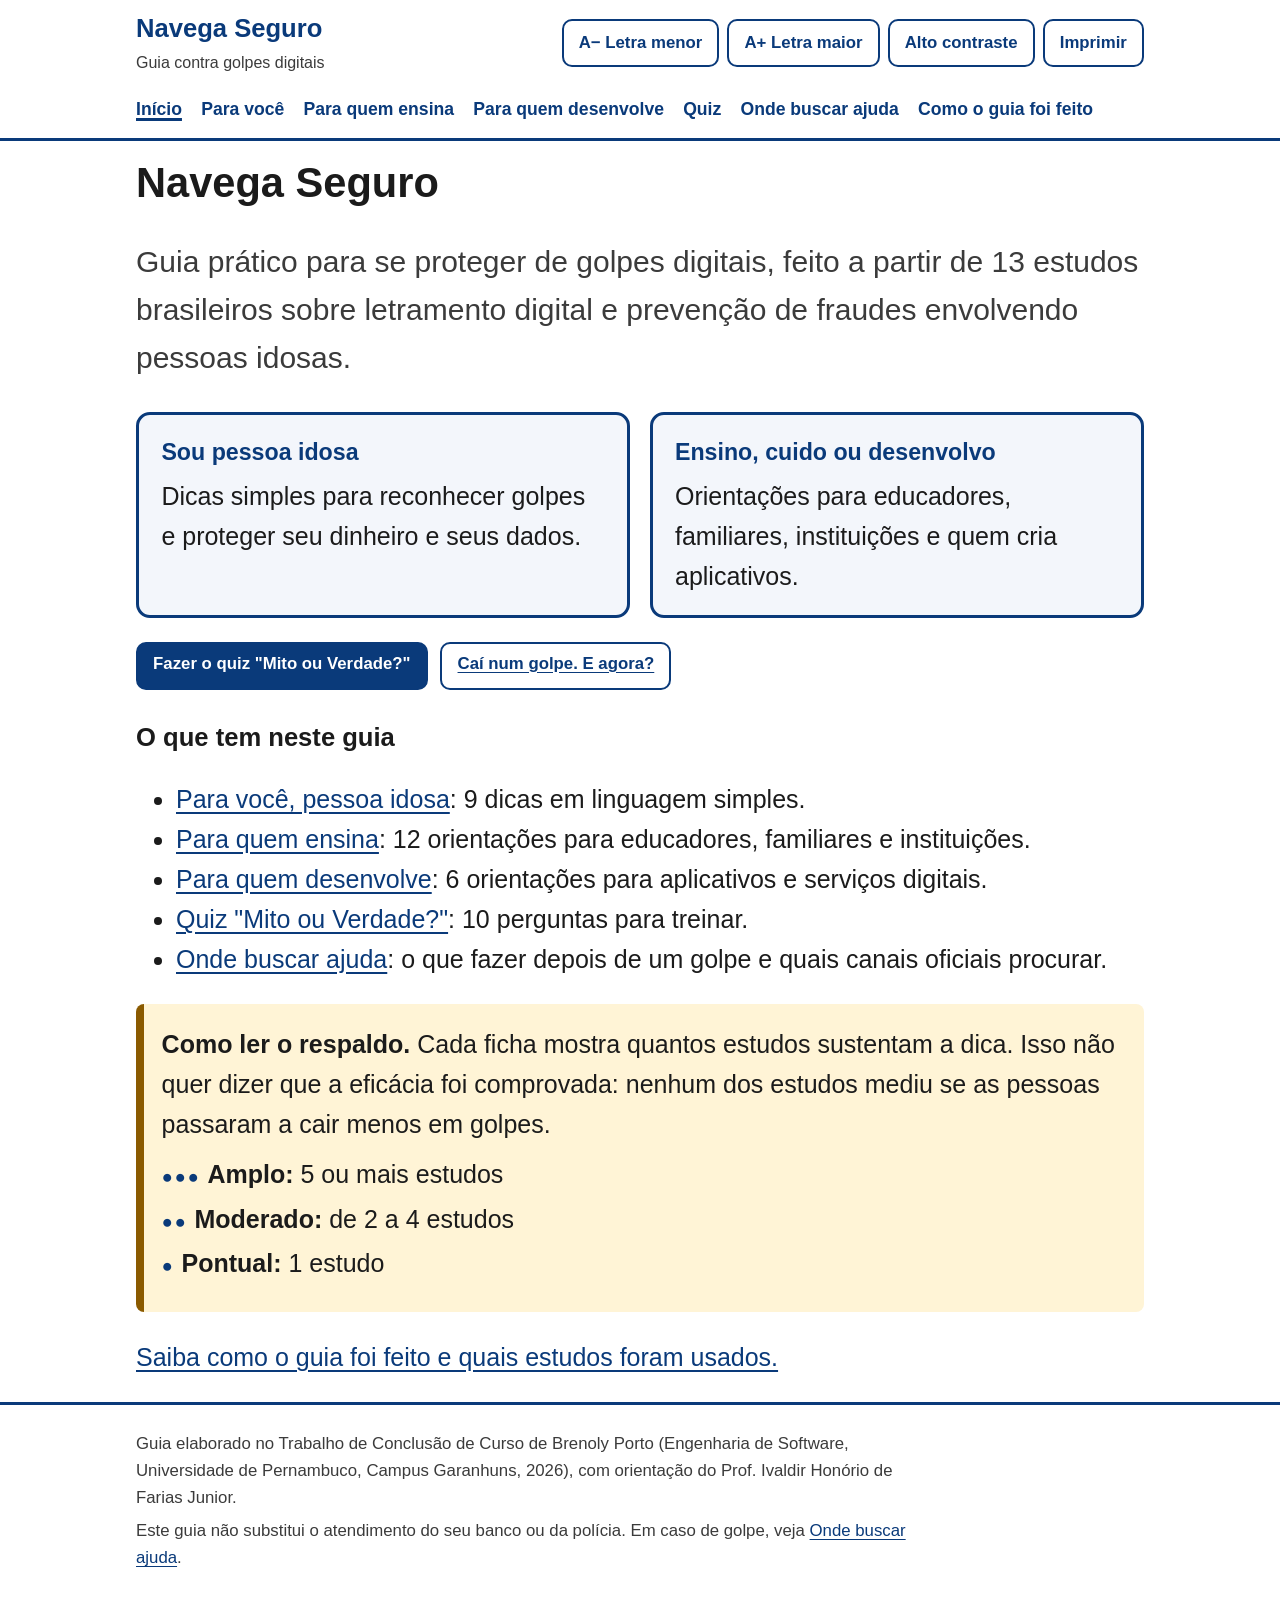
==== index.html @ afe8c487 "Publica o site do guia Navega Seguro Co-Authored-By: Claude Opus 5.5 <noreply@anthropic.com> Claude-" ====
<!doctype html>
<html lang="pt-BR">
<head>
<meta charset="utf-8">
<meta name="viewport" content="width=device-width, initial-scale=1">
<title>Início | Navega Seguro</title>
<meta name="description" content="Guia prático de prevenção a golpes digitais para pessoas idosas, familiares, educadores e desenvolvedores.">
<link rel="icon" href="data:image/svg+xml,%3Csvg xmlns='http://www.w3.org/2000/svg' viewBox='0 0 64 64'%3E%3Cpath d='M32 4 8 13v17c0 15 10 26 24 30 14-4 24-15 24-30V13z' fill='%230a3a7a'/%3E%3Cpath d='m21 32 8 8 15-16' stroke='%23fff' stroke-width='6' fill='none' stroke-linecap='round' stroke-linejoin='round'/%3E%3C/svg%3E">
<link rel="stylesheet" href="assets/css/style.css">
<script src="assets/js/main.js"></script>
</head>
<body>
<a class="pular" href="#conteudo">Pular para o conteúdo</a>
<header class="topo">
  <div class="contem">
    <div class="topo-linha">
      <a class="marca" href="index.html"><strong>Navega Seguro</strong><span>Guia contra golpes digitais</span></a>
      <div class="ferramentas" role="group" aria-label="Ajustes de leitura">
        <button type="button" id="letra-menor">A− Letra menor</button>
        <button type="button" id="letra-maior">A+ Letra maior</button>
        <button type="button" id="contraste" aria-pressed="false">Alto contraste</button>
        <button type="button" id="imprimir">Imprimir</button>
      </div>
    </div>
    <nav class="menu" aria-label="Menu principal"><ul><li><a href="index.html" aria-current="page">Início</a></li><li><a href="pessoa-idosa.html">Para você</a></li><li><a href="quem-ensina.html">Para quem ensina</a></li><li><a href="desenvolvedores.html">Para quem desenvolve</a></li><li><a href="quiz.html">Quiz</a></li><li><a href="ajuda.html">Onde buscar ajuda</a></li><li><a href="como-foi-feito.html">Como o guia foi feito</a></li></ul></nav>
  </div>
  <p class="sr" id="aviso-ferramentas" aria-live="polite"></p>
</header>
<main id="conteudo" class="contem">

<h1>Navega Seguro</h1>
<p class="lead">Guia prático para se proteger de golpes digitais, feito a partir de 13 estudos brasileiros sobre letramento digital e prevenção de fraudes envolvendo pessoas idosas.</p>
<div class="caminhos">
  <a class="caminho" href="pessoa-idosa.html"><strong>Sou pessoa idosa</strong>Dicas simples para reconhecer golpes e proteger seu dinheiro e seus dados.</a>
  <a class="caminho" href="quem-ensina.html"><strong>Ensino, cuido ou desenvolvo</strong>Orientações para educadores, familiares, instituições e quem cria aplicativos.</a>
</div>
<div class="atalhos">
  <a class="botao cheio" href="quiz.html">Fazer o quiz "Mito ou Verdade?"</a>
  <a class="botao" href="ajuda.html">Caí num golpe. E agora?</a>
</div>
<h2>O que tem neste guia</h2>
<ul>
<li><a href="pessoa-idosa.html">Para você, pessoa idosa</a>: 9 dicas em linguagem simples.</li>
<li><a href="quem-ensina.html">Para quem ensina</a>: 12 orientações para educadores, familiares e instituições.</li>
<li><a href="desenvolvedores.html">Para quem desenvolve</a>: 6 orientações para aplicativos e serviços digitais.</li>
<li><a href="quiz.html">Quiz "Mito ou Verdade?"</a>: 10 perguntas para treinar.</li>
<li><a href="ajuda.html">Onde buscar ajuda</a>: o que fazer depois de um golpe e quais canais oficiais procurar.</li>
</ul>
<div class="aviso"><p><strong>Como ler o respaldo.</strong> Cada ficha mostra quantos estudos sustentam a dica. Isso não quer dizer que a eficácia foi comprovada: nenhum dos estudos mediu se as pessoas passaram a cair menos em golpes.</p><ul class="legenda">
<li><span class="pontos" aria-hidden="true">●●●</span> <strong>Amplo:</strong> 5 ou mais estudos</li>
<li><span class="pontos" aria-hidden="true">●●</span> <strong>Moderado:</strong> de 2 a 4 estudos</li>
<li><span class="pontos" aria-hidden="true">●</span> <strong>Pontual:</strong> 1 estudo</li>
</ul></div>
<p><a href="como-foi-feito.html">Saiba como o guia foi feito e quais estudos foram usados.</a></p>

</main>
<footer class="rodape">
  <div class="contem">
    <p>Guia elaborado no Trabalho de Conclusão de Curso de Brenoly Porto (Engenharia de Software, Universidade de Pernambuco, Campus Garanhuns, 2026), com orientação do Prof. Ivaldir Honório de Farias Junior.</p>
    <p>Este guia não substitui o atendimento do seu banco ou da polícia. Em caso de golpe, veja <a href="ajuda.html">Onde buscar ajuda</a>.</p>
  </div>
</footer>

</body>
</html>
---- assets/css/style.css ----
/* Navega Seguro — estilos
   Texto padrão de 25px (acima de 18 pt), contraste mínimo de 7:1 (AAA). */

:root {
  --escala: 100%;
  --bg: #ffffff;
  --texto: #1b1b1b;
  --suave: #3b3b3b;
  --primaria: #0a3a7a;
  --primaria-texto: #ffffff;
  --cartao: #f3f6fb;
  --borda: #4a5568;
  --destaque: #e6eefa;
  --mito: #8a1c1c;
  --verdade: #11552a;
  --foco: #b35900;
  --aviso-bg: #fff4d6;
  --aviso-borda: #8a5a00;
  --raio: 14px;
}

:root[data-tema="contraste"] {
  --bg: #000000;
  --texto: #ffffff;
  --suave: #ffffff;
  --primaria: #ffe14d;
  --primaria-texto: #000000;
  --cartao: #000000;
  --borda: #ffffff;
  --destaque: #1a1a1a;
  --mito: #ffb3b3;
  --verdade: #a6f0b8;
  --foco: #4dd2ff;
  --aviso-bg: #000000;
  --aviso-borda: #ffe14d;
}

* { box-sizing: border-box; }

html { font-size: var(--escala); }

body {
  margin: 0;
  background: var(--bg);
  color: var(--texto);
  font-family: "Segoe UI", Roboto, "Helvetica Neue", Arial, sans-serif;
  font-size: 1.5625rem;
  line-height: 1.6;
  overflow-wrap: anywhere;
}

a { color: var(--primaria); text-underline-offset: 0.15em; }
:root[data-tema="contraste"] a { color: var(--primaria); }

:focus-visible { outline: 4px solid var(--foco); outline-offset: 3px; }

.pular {
  position: absolute; left: -9999px; top: 0;
  background: var(--primaria); color: var(--primaria-texto);
  padding: 0.5em 1em; z-index: 10;
}
.pular:focus { left: 1rem; }

.contem { max-width: 1040px; margin: 0 auto; padding: 0 16px; }

/* Cabeçalho */
.topo { border-bottom: 3px solid var(--primaria); background: var(--bg); }
.topo-linha {
  display: flex; flex-wrap: wrap; align-items: center;
  justify-content: space-between; gap: 0.6rem; padding: 0.8rem 0;
}
.marca { text-decoration: none; color: var(--texto); line-height: 1.2; }
.marca strong { display: block; font-size: 1.6rem; color: var(--primaria); }
.marca span { font-size: 1rem; color: var(--suave); }

.ferramentas { display: flex; flex-wrap: wrap; gap: 0.5rem; }
.ferramentas button, .botao {
  font: inherit; font-size: 1.05rem; font-weight: 600;
  min-height: 48px; padding: 0.4em 0.9em;
  border: 2px solid var(--primaria); border-radius: 10px;
  background: var(--bg); color: var(--primaria); cursor: pointer;
}
.ferramentas button[aria-pressed="true"] { background: var(--primaria); color: var(--primaria-texto); }
.botao.cheio { background: var(--primaria); color: var(--primaria-texto); text-decoration: none; display: inline-block; }

.menu ul {
  list-style: none; margin: 0; padding: 0 0 0.6rem;
  display: flex; flex-wrap: wrap; gap: 0.3rem 1.2rem;
}
.menu a { font-size: 1.1rem; font-weight: 600; text-decoration: none; padding: 0.3em 0; display: inline-block; }
.menu a:hover, .menu a[aria-current="page"] { text-decoration: underline; text-decoration-thickness: 3px; }

/* Conteúdo */
main { padding: 1.5rem 0 3rem; }
h1 { font-size: clamp(1.9rem, 5vw, 2.6rem); line-height: 1.2; margin: 0.4em 0; }
h2 { font-size: 1.6rem; line-height: 1.25; margin: 1.2em 0 0.4em; }
h3 { font-size: 1.25rem; margin: 1em 0 0.3em; }
.lead { font-size: 1.2em; color: var(--suave); max-width: 40em; }
p, li { max-width: 46em; }

.caminhos { display: grid; grid-template-columns: repeat(auto-fit, minmax(280px, 1fr)); gap: 1.2rem; margin: 1.5rem 0; }
.caminho {
  display: block; text-decoration: none; color: var(--texto);
  border: 3px solid var(--primaria); border-radius: var(--raio);
  padding: 1.2rem 1.4rem; background: var(--cartao);
}
.caminho strong { display: block; font-size: 1.45rem; color: var(--primaria); margin-bottom: 0.2em; }
.caminho:hover { background: var(--destaque); }

.atalhos { display: flex; flex-wrap: wrap; gap: 0.8rem; margin: 1rem 0 2rem; }

.aviso {
  border-left: 8px solid var(--aviso-borda); background: var(--aviso-bg);
  padding: 0.8rem 1.1rem; border-radius: 8px; margin: 1.2rem 0;
}
.aviso p { margin: 0.3em 0; }

/* Fichas */
.fichas { display: grid; gap: 1.3rem; margin-top: 1.2rem; }
.ficha {
  border: 2px solid var(--borda); border-radius: var(--raio);
  background: var(--cartao); padding: 1.1rem 1.4rem;
  break-inside: avoid;
}
.ficha h2 { margin-top: 0.1em; }
.ficha .num {
  display: inline-block; font-size: 0.95rem; font-weight: 700;
  background: var(--primaria); color: var(--primaria-texto);
  border-radius: 999px; padding: 0.1em 0.8em;
}
.ficha ul { padding-left: 1.3em; }
.ficha li { margin: 0.25em 0; }
.campo { margin: 0.5em 0; }
.campo-rotulo { font-weight: 700; }
.respaldo { display: flex; flex-wrap: wrap; align-items: center; gap: 0.4rem 0.8rem; margin-top: 0.8rem; font-size: 1.05rem; }
.pontos { letter-spacing: 0.1em; color: var(--primaria); font-size: 1.15rem; }
.selo { border: 2px solid var(--primaria); border-radius: 999px; padding: 0 0.6em; font-weight: 600; color: var(--primaria); }
details { margin-top: 0.6rem; font-size: 1.05rem; }
summary { cursor: pointer; font-weight: 700; color: var(--primaria); min-height: 44px; display: flex; align-items: center; }
details ul { margin: 0.3em 0; }
.codigos { color: var(--suave); }

.legenda { display: grid; gap: 0.3rem; margin: 0.6rem 0 1rem; padding: 0; list-style: none; }

/* Quiz */
.quiz { border: 3px solid var(--primaria); border-radius: var(--raio); padding: 1.3rem 1.4rem; background: var(--cartao); max-width: 46em; }
.quiz-progresso { font-size: 1.05rem; color: var(--suave); margin: 0; }
.quiz-afirmacao { font-size: 1.45rem; font-weight: 700; margin: 0.6em 0 1em; }
.quiz-opcoes { display: flex; flex-wrap: wrap; gap: 1rem; }
.quiz-opcoes button {
  font: inherit; font-size: 1.35rem; font-weight: 700; flex: 1 1 180px; min-height: 64px;
  border-radius: 12px; border: 3px solid currentColor; background: var(--bg); cursor: pointer;
}
.quiz-opcoes .b-mito { color: var(--mito); }
.quiz-opcoes .b-verdade { color: var(--verdade); }
.quiz-opcoes button:disabled { cursor: default; opacity: 1; }
.quiz-opcoes button.escolhida { outline: 4px solid var(--texto); outline-offset: 3px; }
.quiz-retorno { margin-top: 1.1rem; }
.quiz-retorno .veredito { font-weight: 800; font-size: 1.3rem; }
.certo { color: var(--verdade); }
.errado { color: var(--mito); }
.quiz-fonte { font-size: 1.05rem; color: var(--suave); }

/* Rodapé */
.rodape { border-top: 3px solid var(--primaria); padding: 1.2rem 0 2rem; font-size: 1.05rem; color: var(--suave); }
.rodape p { margin: 0.4em 0; }

/* Telas pequenas */
@media (max-width: 600px) {
  .ferramentas button { font-size: 0.95rem; padding: 0.3em 0.6em; }
  .ficha, .quiz { padding: 1rem; }
}

/* Impressão */
@media print {
  :root { --bg: #fff; --texto: #000; --suave: #222; --primaria: #000; --primaria-texto: #fff; --cartao: #fff; --borda: #000; }
  html { font-size: 100%; }
  body { font-size: 13pt; }
  .topo .ferramentas, .menu, .pular, .atalhos, .caminhos, .nao-imprimir { display: none !important; }
  .rodape { border-top: 1px solid #000; }
  a { color: #000; text-decoration: none; }
  a[href^="http"]::after { content: " (" attr(href) ")"; font-size: 0.85em; }
  details > *:not(summary) { display: block; }
  summary { display: none; }
  .ficha { border: 1px solid #000; margin-bottom: 0.6cm; }
  .ficha .num, .selo { background: none; color: #000; border: 1px solid #000; }
  .pontos { color: #000; }
}

.fonte-linha { font-size: 0.85em; color: var(--suave); }
.ajuda h2 { border-bottom: 2px solid var(--primaria); padding-bottom: 0.2em; }
.ajuda ol > li, .ajuda ul > li { margin: 0.6em 0; }
.referencias li { font-size: 1.05rem; margin: 0.5em 0; }
.sr { position: absolute; width: 1px; height: 1px; overflow: hidden; clip: rect(0 0 0 0); white-space: nowrap; }
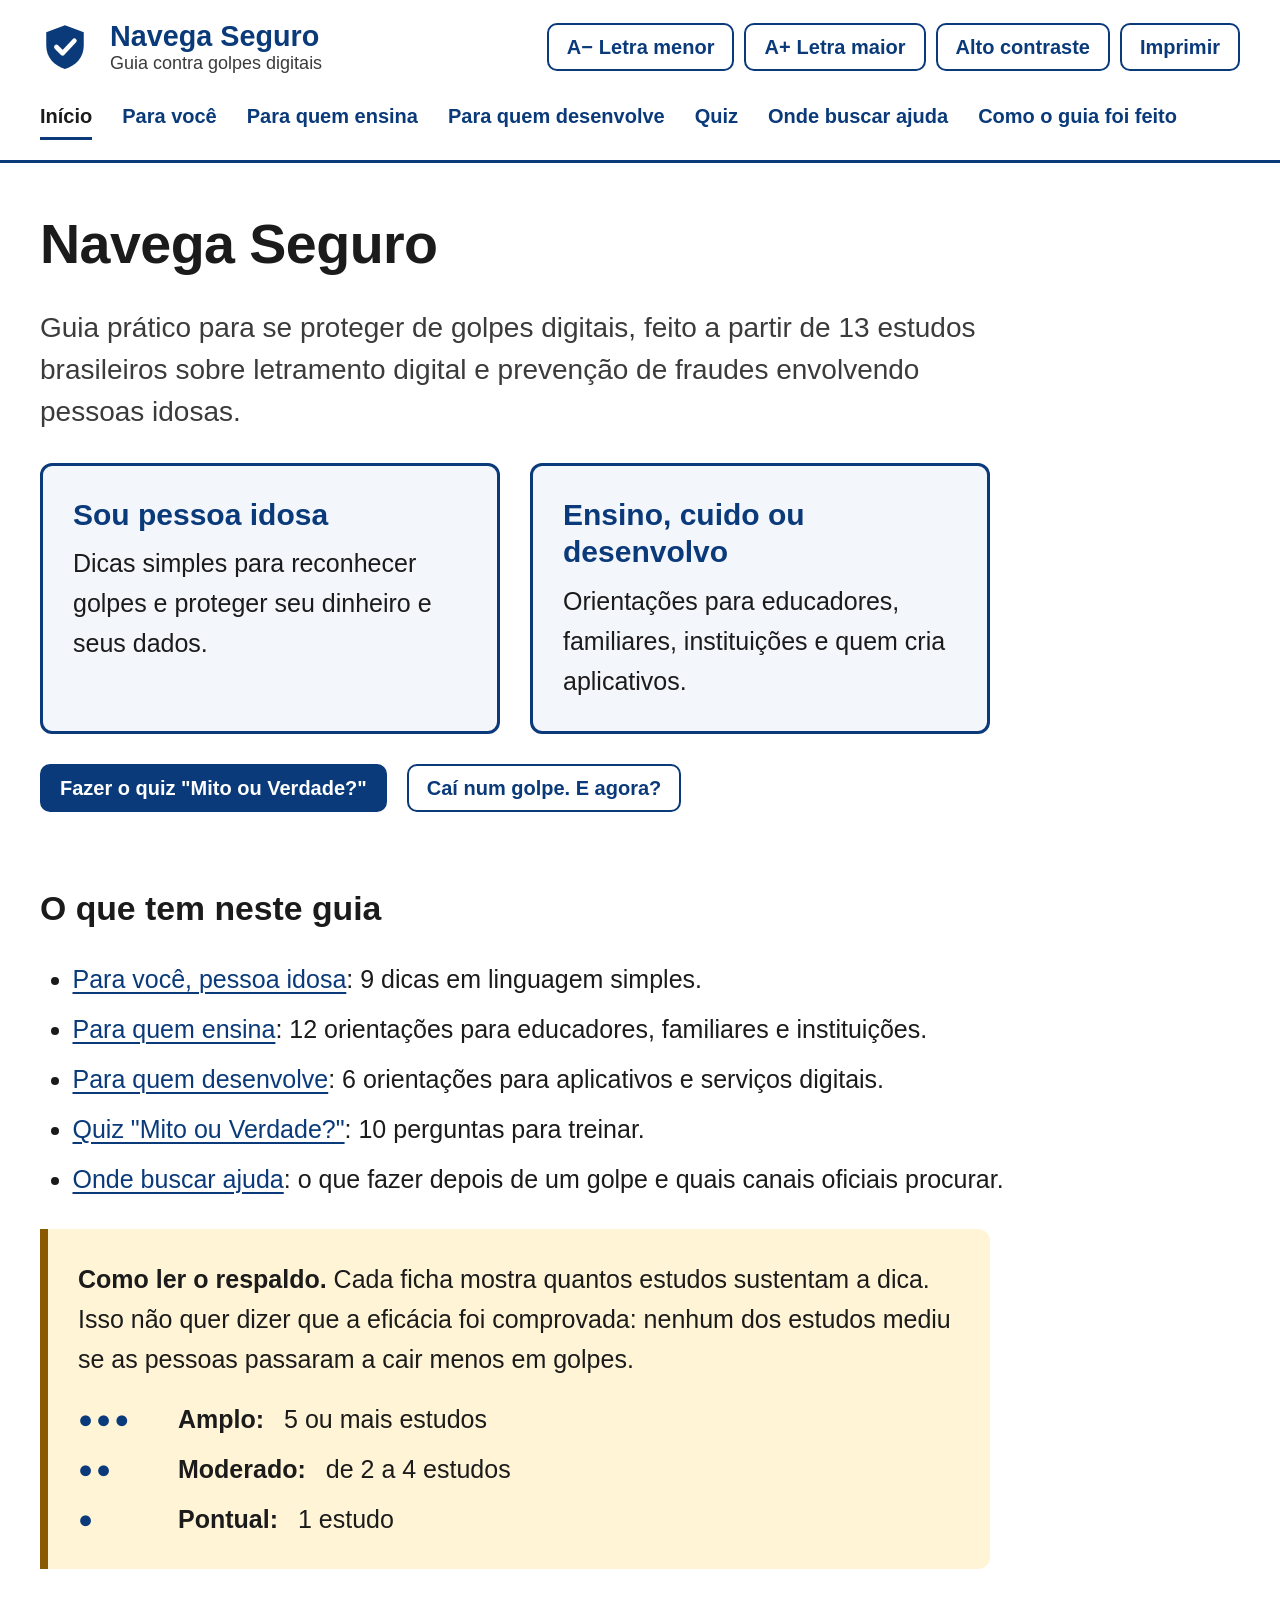
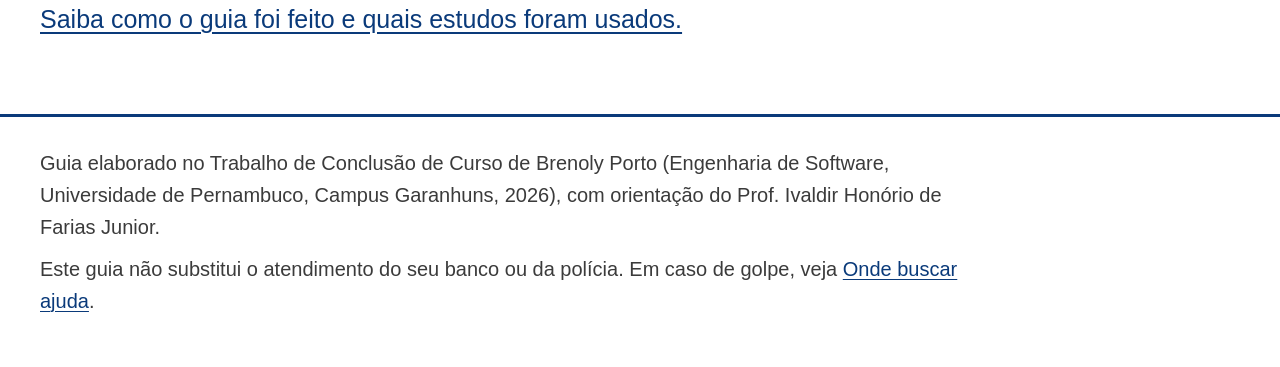
==== commit e9488fbb: "Refina espaçamentos, tipografia e cabeçalho do site - Escala tipográfica e espaçamentos em rem (cres" ====
--- a/index.html
+++ b/index.html
@@ -14,11 +14,11 @@
 <header class="topo">
   <div class="contem">
     <div class="topo-linha">
-      <a class="marca" href="index.html"><strong>Navega Seguro</strong><span>Guia contra golpes digitais</span></a>
+      <a class="marca" href="index.html"><svg class="escudo" viewBox="0 0 64 64" aria-hidden="true" focusable="false"><path d="M32 4 8 13v17c0 15 10 26 24 30 14-4 24-15 24-30V13z"/><path class="visto" d="m21 32 8 8 15-16"/></svg><span class="marca-texto"><strong>Navega Seguro</strong><span>Guia contra golpes digitais</span></span></a>
       <div class="ferramentas" role="group" aria-label="Ajustes de leitura">
-        <button type="button" id="letra-menor">A− Letra menor</button>
-        <button type="button" id="letra-maior">A+ Letra maior</button>
-        <button type="button" id="contraste" aria-pressed="false">Alto contraste</button>
+        <button type="button" id="letra-menor" aria-label="Diminuir a letra">A−<span class="longo">Letra menor</span></button>
+        <button type="button" id="letra-maior" aria-label="Aumentar a letra">A+<span class="longo">Letra maior</span></button>
+        <button type="button" id="contraste" aria-pressed="false"><span class="longo">Alto contraste</span><span class="curto">Contraste</span></button>
         <button type="button" id="imprimir">Imprimir</button>
       </div>
     </div>
--- a/assets/css/style.css
+++ b/assets/css/style.css
@@ -1,14 +1,17 @@
 /* Navega Seguro — estilos
-   Texto padrão de 25px (acima de 18 pt), contraste mínimo de 7:1 (AAA). */
+   1rem = 25px no tamanho padrão (acima de 18 pt). Contraste mínimo de 7:1 (AAA).
+   Escala tipográfica e espaçamentos definidos em rem, para crescer junto com o ajuste de letra. */
 
 :root {
   --escala: 100%;
+
   --bg: #ffffff;
   --texto: #1b1b1b;
   --suave: #3b3b3b;
   --primaria: #0a3a7a;
   --primaria-texto: #ffffff;
   --cartao: #f3f6fb;
+  --linha: #c9d3e3;
   --borda: #4a5568;
   --destaque: #e6eefa;
   --mito: #8a1c1c;
@@ -16,7 +19,15 @@
   --foco: #b35900;
   --aviso-bg: #fff4d6;
   --aviso-borda: #8a5a00;
-  --raio: 14px;
+
+  --e1: 0.4rem;
+  --e2: 0.8rem;
+  --e3: 1.2rem;
+  --e4: 2rem;
+  --e5: 3rem;
+
+  --raio: 12px;
+  --coluna: 38rem;
 }
 
 :root[data-tema="contraste"] {
@@ -26,6 +37,7 @@
   --primaria: #ffe14d;
   --primaria-texto: #000000;
   --cartao: #000000;
+  --linha: #ffffff;
   --borda: #ffffff;
   --destaque: #1a1a1a;
   --mito: #ffb3b3;
@@ -35,160 +47,228 @@
   --aviso-borda: #ffe14d;
 }
 
-* { box-sizing: border-box; }
-
-html { font-size: var(--escala); }
+*, *::before, *::after { box-sizing: border-box; }
+
+html { font-size: calc(var(--escala) * 1.5625); }
 
 body {
   margin: 0;
   background: var(--bg);
   color: var(--texto);
   font-family: "Segoe UI", Roboto, "Helvetica Neue", Arial, sans-serif;
-  font-size: 1.5625rem;
+  font-size: 1rem;
   line-height: 1.6;
   overflow-wrap: anywhere;
 }
 
-a { color: var(--primaria); text-underline-offset: 0.15em; }
-:root[data-tema="contraste"] a { color: var(--primaria); }
-
-:focus-visible { outline: 4px solid var(--foco); outline-offset: 3px; }
+/* Fluxo vertical: cada bloco define só o espaço acima dele */
+h1, h2, h3, p, ul, ol, figure, details { margin: 0; }
+main > * + *, .ajuda > * + *, .fluxo > * + * { margin-top: var(--e3); }
+main > h2 { margin-top: var(--e5); }
+
+a { color: var(--primaria); text-underline-offset: 0.15em; text-decoration-thickness: 0.06em; }
+a:hover { text-decoration-thickness: 0.12em; }
+:focus-visible { outline: 4px solid var(--foco); outline-offset: 3px; border-radius: 4px; }
 
 .pular {
-  position: absolute; left: -9999px; top: 0;
+  position: absolute; left: -9999px; top: 0; z-index: 10;
   background: var(--primaria); color: var(--primaria-texto);
-  padding: 0.5em 1em; z-index: 10;
-}
-.pular:focus { left: 1rem; }
-
-.contem { max-width: 1040px; margin: 0 auto; padding: 0 16px; }
-
-/* Cabeçalho */
-.topo { border-bottom: 3px solid var(--primaria); background: var(--bg); }
+  padding: var(--e2) var(--e3);
+}
+.pular:focus { left: var(--e2); top: var(--e2); }
+
+.sr { position: absolute; width: 1px; height: 1px; overflow: hidden; clip: rect(0 0 0 0); white-space: nowrap; }
+
+.contem { max-width: calc(48rem + 32px); margin: 0 auto; padding: 0 16px; }
+.caminhos, .fichas, .quiz, .aviso, .atalhos { max-width: var(--coluna); }
+
+h1 { font-size: clamp(1.7rem, 1.2rem + 2vw, 2.3rem); line-height: 1.15; letter-spacing: -0.01em; }
+h2 { font-size: 1.35rem; line-height: 1.25; }
+h3 { font-size: 1.1rem; line-height: 1.3; }
+p, li { max-width: var(--coluna); }
+ul, ol { padding-left: 1.3em; }
+li + li { margin-top: var(--e1); }
+.lead { font-size: 1.12rem; line-height: 1.5; color: var(--suave); }
+
+/* ---------- Cabeçalho ---------- */
+.topo { border-bottom: 3px solid var(--primaria); }
 .topo-linha {
-  display: flex; flex-wrap: wrap; align-items: center;
-  justify-content: space-between; gap: 0.6rem; padding: 0.8rem 0;
-}
-.marca { text-decoration: none; color: var(--texto); line-height: 1.2; }
-.marca strong { display: block; font-size: 1.6rem; color: var(--primaria); }
-.marca span { font-size: 1rem; color: var(--suave); }
-
-.ferramentas { display: flex; flex-wrap: wrap; gap: 0.5rem; }
+  display: flex; flex-wrap: wrap; align-items: center; justify-content: space-between;
+  gap: var(--e2) var(--e3); padding: var(--e2) 0;
+}
+.marca { display: flex; align-items: center; gap: var(--e2); text-decoration: none; color: var(--texto); }
+.escudo { width: 2rem; height: 2rem; flex: none; }
+.escudo path { fill: var(--primaria); }
+.escudo .visto { fill: none; stroke: var(--primaria-texto); stroke-width: 6; stroke-linecap: round; stroke-linejoin: round; }
+.marca-texto { display: flex; flex-direction: column; line-height: 1.15; }
+.marca-texto strong { font-size: 1.15rem; color: var(--primaria); }
+.marca-texto span { font-size: 0.72rem; color: var(--suave); }
+
+.ferramentas { display: flex; flex-wrap: wrap; gap: var(--e1); }
 .ferramentas button, .botao {
-  font: inherit; font-size: 1.05rem; font-weight: 600;
-  min-height: 48px; padding: 0.4em 0.9em;
+  font: inherit; font-size: 0.8rem; font-weight: 600; line-height: 1.2;
+  min-height: 48px; padding: 0.45em 0.9em;
+  display: inline-flex; align-items: center; justify-content: center; gap: 0.3em;
   border: 2px solid var(--primaria); border-radius: 10px;
-  background: var(--bg); color: var(--primaria); cursor: pointer;
-}
-.ferramentas button[aria-pressed="true"] { background: var(--primaria); color: var(--primaria-texto); }
-.botao.cheio { background: var(--primaria); color: var(--primaria-texto); text-decoration: none; display: inline-block; }
+  background: var(--bg); color: var(--primaria);
+  text-decoration: none; cursor: pointer;
+}
+.ferramentas button:hover, .botao:hover { background: var(--destaque); }
+.ferramentas button[aria-pressed="true"],
+.botao.cheio { background: var(--primaria); color: var(--primaria-texto); }
+.ferramentas button:disabled { opacity: 0.45; cursor: default; }
+.curto { display: none; }
 
 .menu ul {
-  list-style: none; margin: 0; padding: 0 0 0.6rem;
-  display: flex; flex-wrap: wrap; gap: 0.3rem 1.2rem;
-}
-.menu a { font-size: 1.1rem; font-weight: 600; text-decoration: none; padding: 0.3em 0; display: inline-block; }
-.menu a:hover, .menu a[aria-current="page"] { text-decoration: underline; text-decoration-thickness: 3px; }
-
-/* Conteúdo */
-main { padding: 1.5rem 0 3rem; }
-h1 { font-size: clamp(1.9rem, 5vw, 2.6rem); line-height: 1.2; margin: 0.4em 0; }
-h2 { font-size: 1.6rem; line-height: 1.25; margin: 1.2em 0 0.4em; }
-h3 { font-size: 1.25rem; margin: 1em 0 0.3em; }
-.lead { font-size: 1.2em; color: var(--suave); max-width: 40em; }
-p, li { max-width: 46em; }
-
-.caminhos { display: grid; grid-template-columns: repeat(auto-fit, minmax(280px, 1fr)); gap: 1.2rem; margin: 1.5rem 0; }
+  list-style: none; margin: 0; padding: 0 0 var(--e2);
+  display: flex; flex-wrap: wrap; gap: var(--e1) var(--e3);
+}
+.menu li + li { margin-top: 0; }
+.menu a {
+  display: inline-block; padding: 0.25em 0; font-size: 0.8rem; font-weight: 600;
+  text-decoration: none; border-bottom: 3px solid transparent;
+}
+.menu a:hover { border-bottom-color: var(--linha); }
+.menu a[aria-current="page"] { border-bottom-color: var(--primaria); color: var(--texto); }
+
+/* ---------- Conteúdo ---------- */
+main.contem { padding-top: var(--e4); padding-bottom: var(--e5); }
+
+.caminhos { display: grid; grid-template-columns: repeat(auto-fit, minmax(min(15rem, 100%), 1fr)); gap: var(--e3); }
 .caminho {
-  display: block; text-decoration: none; color: var(--texto);
-  border: 3px solid var(--primaria); border-radius: var(--raio);
-  padding: 1.2rem 1.4rem; background: var(--cartao);
-}
-.caminho strong { display: block; font-size: 1.45rem; color: var(--primaria); margin-bottom: 0.2em; }
+  display: flex; flex-direction: column; gap: var(--e1);
+  padding: var(--e3); border: 3px solid var(--primaria); border-radius: var(--raio);
+  background: var(--cartao); color: var(--texto); text-decoration: none;
+}
+.caminho strong { font-size: 1.2rem; line-height: 1.25; color: var(--primaria); }
 .caminho:hover { background: var(--destaque); }
 
-.atalhos { display: flex; flex-wrap: wrap; gap: 0.8rem; margin: 1rem 0 2rem; }
+.atalhos { display: flex; flex-wrap: wrap; gap: var(--e2); }
 
 .aviso {
   border-left: 8px solid var(--aviso-borda); background: var(--aviso-bg);
-  padding: 0.8rem 1.1rem; border-radius: 8px; margin: 1.2rem 0;
-}
-.aviso p { margin: 0.3em 0; }
-
-/* Fichas */
-.fichas { display: grid; gap: 1.3rem; margin-top: 1.2rem; }
+  border-radius: 0 var(--raio) var(--raio) 0; padding: var(--e3);
+}
+.aviso > * + * { margin-top: var(--e2); }
+
+.legenda { list-style: none; padding: 0; }
+.legenda li { display: flex; align-items: baseline; gap: var(--e2); }
+.legenda .pontos { min-width: 3.2em; }
+
+/* ---------- Fichas ---------- */
+.fichas { display: grid; gap: var(--e4); }
 .ficha {
   border: 2px solid var(--borda); border-radius: var(--raio);
-  background: var(--cartao); padding: 1.1rem 1.4rem;
+  background: var(--cartao); padding: var(--e3) var(--e3) var(--e2);
   break-inside: avoid;
 }
-.ficha h2 { margin-top: 0.1em; }
+.ficha-topo { display: flex; flex-direction: column; align-items: flex-start; gap: var(--e1); }
 .ficha .num {
-  display: inline-block; font-size: 0.95rem; font-weight: 700;
+  font-size: 0.72rem; font-weight: 700; letter-spacing: 0.02em;
   background: var(--primaria); color: var(--primaria-texto);
-  border-radius: 999px; padding: 0.1em 0.8em;
-}
-.ficha ul { padding-left: 1.3em; }
-.ficha li { margin: 0.25em 0; }
-.campo { margin: 0.5em 0; }
+  border-radius: 999px; padding: 0.15em 0.75em;
+}
+.ficha-corpo { margin-top: var(--e3); }
+.ficha-corpo > * + * { margin-top: var(--e2); }
+.ficha-corpo .campo-rotulo + ul,
+.ficha-corpo .campo-rotulo + ol { margin-top: var(--e1); }
 .campo-rotulo { font-weight: 700; }
-.respaldo { display: flex; flex-wrap: wrap; align-items: center; gap: 0.4rem 0.8rem; margin-top: 0.8rem; font-size: 1.05rem; }
-.pontos { letter-spacing: 0.1em; color: var(--primaria); font-size: 1.15rem; }
+.ficha-base {
+  margin-top: var(--e3); padding-top: var(--e2);
+  border-top: 1px solid var(--linha); font-size: 0.85rem;
+}
+.ficha-base > * + * { margin-top: var(--e1); }
+.respaldo { display: flex; flex-wrap: wrap; align-items: center; gap: var(--e1) var(--e2); }
+.pontos { color: var(--primaria); letter-spacing: 0.12em; }
 .selo { border: 2px solid var(--primaria); border-radius: 999px; padding: 0 0.6em; font-weight: 600; color: var(--primaria); }
-details { margin-top: 0.6rem; font-size: 1.05rem; }
-summary { cursor: pointer; font-weight: 700; color: var(--primaria); min-height: 44px; display: flex; align-items: center; }
-details ul { margin: 0.3em 0; }
+
+details summary {
+  display: inline-flex; align-items: center; min-height: 44px;
+  font-weight: 700; color: var(--primaria); cursor: pointer;
+}
+details[open] summary { margin-bottom: var(--e1); }
+details ul { margin-top: 0; }
 .codigos { color: var(--suave); }
 
-.legenda { display: grid; gap: 0.3rem; margin: 0.6rem 0 1rem; padding: 0; list-style: none; }
-
-/* Quiz */
-.quiz { border: 3px solid var(--primaria); border-radius: var(--raio); padding: 1.3rem 1.4rem; background: var(--cartao); max-width: 46em; }
-.quiz-progresso { font-size: 1.05rem; color: var(--suave); margin: 0; }
-.quiz-afirmacao { font-size: 1.45rem; font-weight: 700; margin: 0.6em 0 1em; }
-.quiz-opcoes { display: flex; flex-wrap: wrap; gap: 1rem; }
+/* ---------- Quiz ---------- */
+.quiz {
+  border: 3px solid var(--primaria); border-radius: var(--raio);
+  background: var(--cartao); padding: var(--e4) var(--e3);
+}
+.quiz > * + * { margin-top: var(--e3); }
+.quiz-progresso { font-size: 0.85rem; color: var(--suave); }
+.quiz .quiz-afirmacao { margin-top: var(--e1); font-size: 1.35rem; line-height: 1.3; }
+.quiz-opcoes { display: flex; flex-wrap: wrap; gap: var(--e2); }
 .quiz-opcoes button {
-  font: inherit; font-size: 1.35rem; font-weight: 700; flex: 1 1 180px; min-height: 64px;
-  border-radius: 12px; border: 3px solid currentColor; background: var(--bg); cursor: pointer;
+  flex: 1 1 10rem; min-height: 64px;
+  font: inherit; font-size: 1.1rem; font-weight: 700;
+  border: 3px solid currentColor; border-radius: 12px; background: var(--bg); cursor: pointer;
 }
 .quiz-opcoes .b-mito { color: var(--mito); }
 .quiz-opcoes .b-verdade { color: var(--verdade); }
-.quiz-opcoes button:disabled { cursor: default; opacity: 1; }
+.quiz-opcoes button:disabled { cursor: default; }
+.quiz-opcoes button:disabled:not(.escolhida) { opacity: 0.5; }
 .quiz-opcoes button.escolhida { outline: 4px solid var(--texto); outline-offset: 3px; }
-.quiz-retorno { margin-top: 1.1rem; }
-.quiz-retorno .veredito { font-weight: 800; font-size: 1.3rem; }
+.quiz .quiz-retorno:empty { margin: 0; }
+.quiz-retorno > * + * { margin-top: var(--e2); }
+.quiz-retorno .veredito { font-size: 1.15rem; font-weight: 800; }
+.quiz-retorno .botao { margin-top: var(--e3); }
+.quiz-fonte { font-size: 0.85rem; color: var(--suave); }
+.quiz-fim { display: flex; flex-wrap: wrap; gap: var(--e2); }
 .certo { color: var(--verdade); }
 .errado { color: var(--mito); }
-.quiz-fonte { font-size: 1.05rem; color: var(--suave); }
-
-/* Rodapé */
-.rodape { border-top: 3px solid var(--primaria); padding: 1.2rem 0 2rem; font-size: 1.05rem; color: var(--suave); }
-.rodape p { margin: 0.4em 0; }
-
-/* Telas pequenas */
-@media (max-width: 600px) {
-  .ferramentas button { font-size: 0.95rem; padding: 0.3em 0.6em; }
-  .ficha, .quiz { padding: 1rem; }
-}
-
-/* Impressão */
+
+/* ---------- Ajuda ---------- */
+.ajuda h2 { margin-top: var(--e5); padding-bottom: var(--e1); border-bottom: 2px solid var(--primaria); }
+.ajuda h2 + * { margin-top: var(--e3); }
+.ajuda ol > li + li, .ajuda ul > li + li { margin-top: var(--e2); }
+.fonte-linha { font-size: 0.8em; color: var(--suave); }
+.referencias li { font-size: 0.85rem; }
+
+/* ---------- Rodapé ---------- */
+.rodape { border-top: 3px solid var(--primaria); padding: var(--e3) 0 var(--e4); font-size: 0.8rem; color: var(--suave); }
+.rodape p + p { margin-top: var(--e1); }
+
+/* ---------- Telas pequenas ---------- */
+@media (max-width: 640px) {
+  .longo { display: none; }
+  .curto { display: inline; }
+  .topo-linha { gap: var(--e2); }
+  .ferramentas { width: 100%; flex-wrap: nowrap; }
+  .ferramentas button { flex: 1 1 auto; font-size: 0.72rem; padding: 0.35em 0.5em; }
+  #letra-menor, #letra-maior { flex: 0 0 3em; }
+  .menu ul { display: grid; grid-template-columns: 1fr 1fr; gap: 0 var(--e2); }
+  .menu a { padding: 0.35em 0; font-size: 0.76rem; line-height: 1.3; }
+  main.contem { padding-top: var(--e3); }
+  main > h2, .ajuda h2 { margin-top: var(--e4); }
+  .lead { font-size: 1.05rem; }
+  .ficha { padding: var(--e2) var(--e2) var(--e1); }
+  .quiz { padding: var(--e3) var(--e2); }
+  .quiz .quiz-afirmacao { font-size: 1.2rem; }
+}
+
+@media (prefers-reduced-motion: reduce) {
+  * { scroll-behavior: auto !important; transition: none !important; }
+}
+
+/* ---------- Impressão ---------- */
 @media print {
-  :root { --bg: #fff; --texto: #000; --suave: #222; --primaria: #000; --primaria-texto: #fff; --cartao: #fff; --borda: #000; }
-  html { font-size: 100%; }
-  body { font-size: 13pt; }
+  :root {
+    --bg: #fff; --texto: #000; --suave: #222; --primaria: #000; --primaria-texto: #fff;
+    --cartao: #fff; --borda: #000; --linha: #999;
+  }
+  html { font-size: 12pt; }
+  .contem, .caminhos, .fichas, .quiz, .aviso, p, li { max-width: none; }
   .topo .ferramentas, .menu, .pular, .atalhos, .caminhos, .nao-imprimir { display: none !important; }
-  .rodape { border-top: 1px solid #000; }
+  .topo { border-bottom: 1px solid #000; }
+  .escudo path { fill: #000; }
+  main.contem { padding: 0.5cm 0; }
+  .fichas { gap: 0.5cm; }
+  .ficha { border: 1px solid #000; }
+  .ficha .num, .selo { background: none; color: #000; border: 1px solid #000; }
+  .pontos { color: #000; }
   a { color: #000; text-decoration: none; }
   a[href^="http"]::after { content: " (" attr(href) ")"; font-size: 0.85em; }
-  details > *:not(summary) { display: block; }
   summary { display: none; }
-  .ficha { border: 1px solid #000; margin-bottom: 0.6cm; }
-  .ficha .num, .selo { background: none; color: #000; border: 1px solid #000; }
-  .pontos { color: #000; }
-}
-
-.fonte-linha { font-size: 0.85em; color: var(--suave); }
-.ajuda h2 { border-bottom: 2px solid var(--primaria); padding-bottom: 0.2em; }
-.ajuda ol > li, .ajuda ul > li { margin: 0.6em 0; }
-.referencias li { font-size: 1.05rem; margin: 0.5em 0; }
-.sr { position: absolute; width: 1px; height: 1px; overflow: hidden; clip: rect(0 0 0 0); white-space: nowrap; }
+  .rodape { border-top: 1px solid #000; }
+}
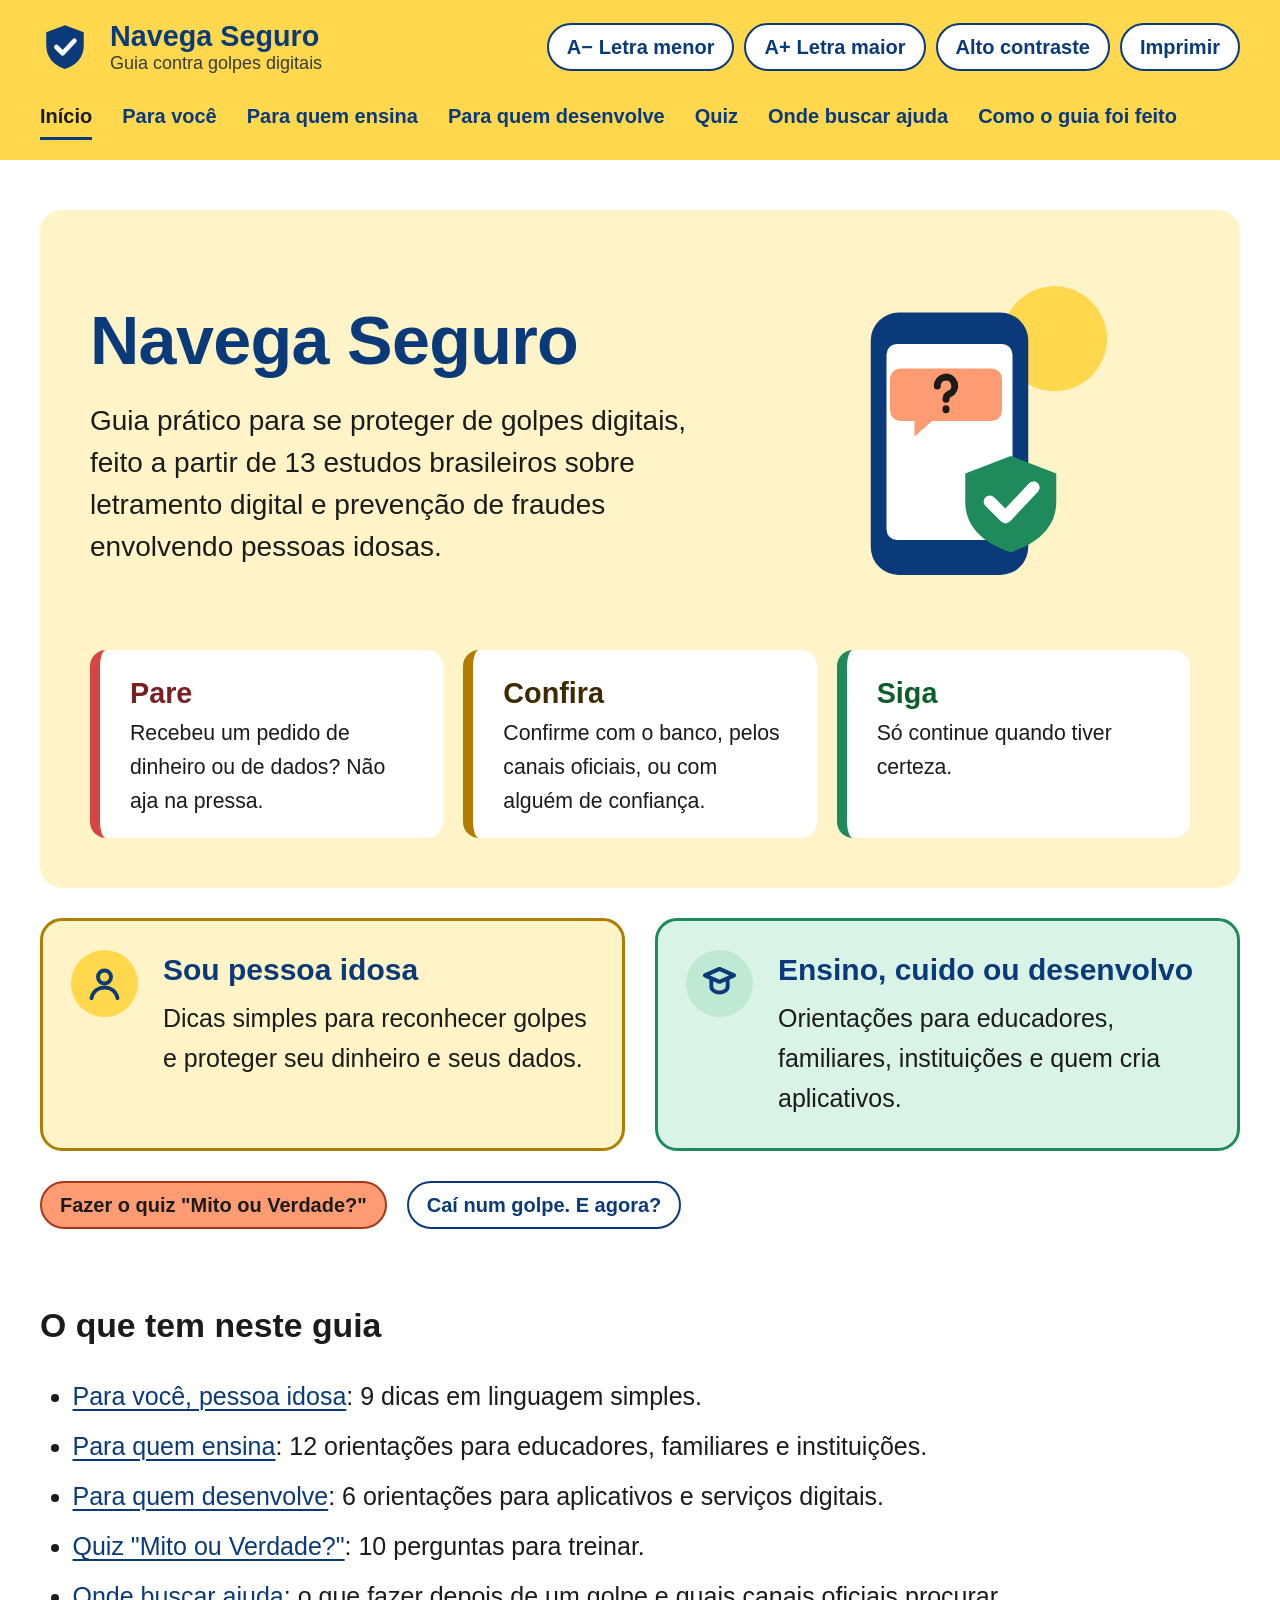
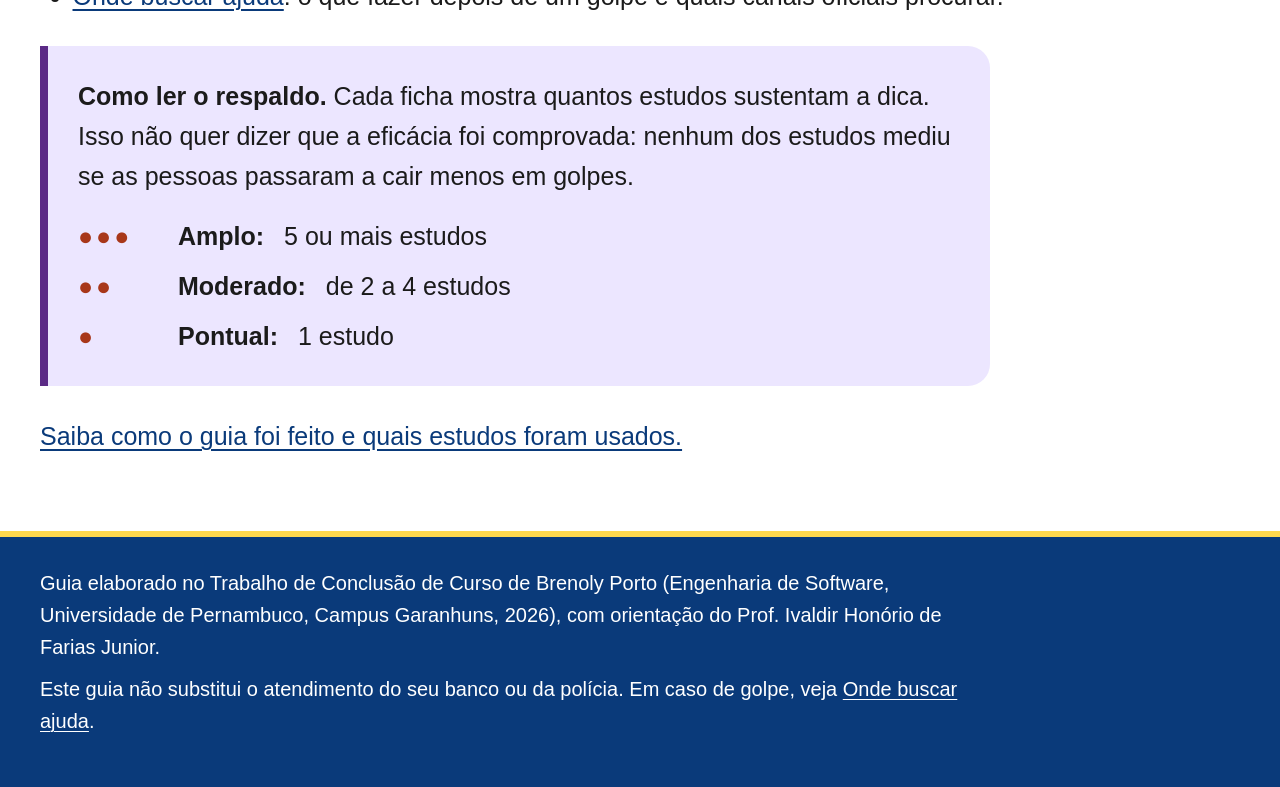
==== commit b1c657da: "Deixa o visual do site mais lúdico - Cabeçalho amarelo-sol e uma cor para cada público - Abertura da" ====
--- a/index.html
+++ b/index.html
@@ -9,7 +9,7 @@
 <link rel="stylesheet" href="assets/css/style.css">
 <script src="assets/js/main.js"></script>
 </head>
-<body>
+<body class="tema-inicio">
 <a class="pular" href="#conteudo">Pular para o conteúdo</a>
 <header class="topo">
   <div class="contem">
@@ -28,8 +28,7 @@
 </header>
 <main id="conteudo" class="contem">
 
-<h1>Navega Seguro</h1>
-<p class="lead">Guia prático para se proteger de golpes digitais, feito a partir de 13 estudos brasileiros sobre letramento digital e prevenção de fraudes envolvendo pessoas idosas.</p>
+<section class="heroi"><div class="heroi-texto"><h1>Navega Seguro</h1><p class="lead">Guia prático para se proteger de golpes digitais, feito a partir de 13 estudos brasileiros sobre letramento digital e prevenção de fraudes envolvendo pessoas idosas.</p></div><svg class="heroi-ilustra" viewBox="0 0 200 200" aria-hidden="true" focusable="false"><circle cx="150" cy="45" r="30" class="i-sol"/><rect x="45" y="30" width="90" height="150" rx="16" class="i-cel"/><rect x="54" y="48" width="72" height="112" rx="6" class="i-tela"/><path d="M62 62h52a6 6 0 0 1 6 6v18a6 6 0 0 1-6 6H80l-10 9v-9h-8a6 6 0 0 1-6-6V68a6 6 0 0 1 6-6z" class="i-balao"/><path d="M83 72a5 5 0 1 1 7 4.5c-1.3.6-2 1.6-2 3M88 85v.5" class="i-interroga"/><path d="M125 112l26 10v16c0 15-11 24-26 29-15-5-26-14-26-29v-16z" class="i-escudo"/><path d="m113 138 9 9 16-17" class="i-visto"/></svg><ol class="passos" aria-label="Antes de agir"><li class="p1"><strong>Pare</strong><span>Recebeu um pedido de dinheiro ou de dados? Não aja na pressa.</span></li><li class="p2"><strong>Confira</strong><span>Confirme com o banco, pelos canais oficiais, ou com alguém de confiança.</span></li><li class="p3"><strong>Siga</strong><span>Só continue quando tiver certeza.</span></li></ol></section>
 <div class="caminhos">
   <a class="caminho" href="pessoa-idosa.html"><strong>Sou pessoa idosa</strong>Dicas simples para reconhecer golpes e proteger seu dinheiro e seus dados.</a>
   <a class="caminho" href="quem-ensina.html"><strong>Ensino, cuido ou desenvolvo</strong>Orientações para educadores, familiares, instituições e quem cria aplicativos.</a>
--- a/assets/css/style.css
+++ b/assets/css/style.css
@@ -272,3 +272,134 @@
   summary { display: none; }
   .rodape { border-top: 1px solid #000; }
 }
+
+/* ======================================================================
+   Tema lúdico: cabeçalho amarelo-sol, uma cor por público e
+   o trio "Pare, Confira, Siga" em cores de semáforo.
+   Texto sempre escuro sobre tons claros (contraste mínimo de 7:1).
+   ====================================================================== */
+:root {
+  --sol: #ffd84d; --sol-claro: #fff4c7; --sol-borda: #b07d00;
+  --menta: #d9f4e6; --menta-forte: #bfe9d2; --menta-borda: #1f8a5b;
+  --ceu: #dcecff; --ceu-forte: #bcd9ff; --ceu-borda: #2c6fbf;
+  --lilas: #ece6ff; --lilas-forte: #d9cdff; --lilas-borda: #5b2a86;
+  --pessego: #ffe3d6; --pessego-forte: #ffc9b0;
+  --coral: #ff9b73; --coral-borda: #a8371a;
+  --verm: #d64545; --verm-claro: #ffe0e0; --verm-texto: #7a1f1f;
+  --verde: #1f8a5b; --verde-claro: #dff5e6; --verde-texto: #0b5d2a;
+  --raio: 22px;
+  --tom: var(--sol-claro); --tom-forte: var(--sol); --tom-borda: var(--sol-borda);
+}
+.tema-b { --tom: var(--menta); --tom-forte: var(--menta-forte); --tom-borda: var(--menta-borda); }
+.tema-c { --tom: var(--ceu); --tom-forte: var(--ceu-forte); --tom-borda: var(--ceu-borda); }
+.tema-quiz, .tema-sobre { --tom: var(--lilas); --tom-forte: var(--lilas-forte); --tom-borda: var(--lilas-borda); }
+.tema-ajuda { --tom: var(--pessego); --tom-forte: var(--pessego-forte); --tom-borda: var(--coral-borda); }
+
+/* Cabeçalho */
+.topo { background: var(--sol); border-bottom: 0; }
+.topo .ferramentas button { background: #fff; }
+.topo .ferramentas button:hover { background: var(--sol-claro); }
+.topo .ferramentas button[aria-pressed="true"] { background: var(--primaria); }
+
+/* Abertura de cada página */
+main > .heroi { max-width: none; }
+.heroi {
+  display: grid; grid-template-columns: auto 1fr; align-items: center; gap: var(--e2) var(--e3);
+  background: var(--tom); border-radius: var(--raio); padding: var(--e4);
+}
+.heroi h1 { font-weight: 800; color: var(--primaria); }
+.heroi .lead { margin-top: var(--e2); color: var(--texto); max-width: 34rem; }
+.heroi-icone {
+  width: 4.2rem; height: 4.2rem; padding: 0.7rem; border-radius: 50%;
+  background: var(--tom-forte); fill: none; stroke: var(--primaria);
+  stroke-width: 4; stroke-linecap: round; stroke-linejoin: round;
+}
+.tema-inicio .heroi { grid-template-columns: 1.4fr 1fr; }
+.tema-inicio .heroi h1 { font-size: clamp(2.1rem, 1.4rem + 2.6vw, 3.1rem); }
+.heroi-ilustra { width: 100%; max-width: 14rem; justify-self: center; }
+.i-sol { fill: var(--sol); } .i-cel { fill: var(--primaria); } .i-tela { fill: #fff; }
+.i-balao { fill: var(--coral); } .i-escudo { fill: var(--verde); }
+.i-interroga, .i-visto { fill: none; stroke-linecap: round; stroke-linejoin: round; }
+.i-interroga { stroke: #1b1b1b; stroke-width: 4; } .i-visto { stroke: #fff; stroke-width: 7; }
+
+/* Pare, Confira, Siga */
+.passos {
+  grid-column: 1 / -1; list-style: none; padding: 0; margin-top: var(--e2);
+  display: grid; grid-template-columns: repeat(3, 1fr); gap: var(--e2); max-width: none;
+}
+.passos li { margin: 0; max-width: none; padding: var(--e2) var(--e3); border-radius: 16px; background: #fff; border-left: 10px solid; }
+.passos strong { display: block; font-size: 1.15rem; }
+.passos span { display: block; font-size: 0.85rem; color: var(--texto); }
+.passos .p1 { border-color: var(--verm); } .passos .p1 strong { color: var(--verm-texto); }
+.passos .p2 { border-color: var(--sol-borda); } .passos .p2 strong { color: #3d2a00; }
+.passos .p3 { border-color: var(--verde); } .passos .p3 strong { color: var(--verde-texto); }
+
+/* Caminhos da página inicial */
+.caminhos { max-width: none; }
+.caminho { position: relative; padding-left: 4.8rem; border-radius: var(--raio); }
+.caminho::before {
+  content: ""; position: absolute; left: 1.1rem; top: 1.15rem; width: 2.7rem; height: 2.7rem; border-radius: 50%;
+  background: var(--icone) center / 58% no-repeat, var(--fundo-icone);
+}
+.caminho:nth-child(1) { background: var(--sol-claro); border-color: var(--sol-borda); --fundo-icone: var(--sol);
+  --icone: url("data:image/svg+xml,%3Csvg xmlns='http://www.w3.org/2000/svg' viewBox='0 0 24 24' fill='none' stroke='%230a3a7a' stroke-width='2.4' stroke-linecap='round'%3E%3Ccircle cx='12' cy='8' r='4'/%3E%3Cpath d='M4 21c1-4.5 4.5-6.5 8-6.5s7 2 8 6.5'/%3E%3C/svg%3E"); }
+.caminho:nth-child(2) { background: var(--menta); border-color: var(--menta-borda); --fundo-icone: var(--menta-forte);
+  --icone: url("data:image/svg+xml,%3Csvg xmlns='http://www.w3.org/2000/svg' viewBox='0 0 24 24' fill='none' stroke='%230a3a7a' stroke-width='2.4' stroke-linecap='round' stroke-linejoin='round'%3E%3Cpath d='M3 7l9-4 9 4-9 4z'/%3E%3Cpath d='M7 9v5c0 2 2.5 3.5 5 3.5s5-1.5 5-3.5V9'/%3E%3C/svg%3E"); }
+.caminho:hover { filter: brightness(0.97); }
+
+/* Botões */
+.botao, .ferramentas button { border-radius: 999px; }
+.botao.cheio { background: var(--coral); color: #1b1b1b; border-color: var(--coral-borda); }
+.botao.cheio:hover { background: #ff8a5c; }
+
+/* Avisos e fichas */
+.aviso { background: var(--lilas); border-left-color: var(--lilas-borda); }
+.ficha { background: #fff; border: 3px solid var(--tom-borda); overflow: hidden; padding-top: 0; }
+.ficha-topo { margin: 0 calc(-1 * var(--e3)); padding: var(--e2) var(--e3); background: var(--tom); }
+.ficha .num { background: var(--primaria); color: #fff; }
+.pontos { color: var(--coral-borda); }
+
+/* Quiz */
+.quiz { background: #fff; border-color: var(--lilas-borda); }
+.quiz-opcoes .b-mito { background: var(--verm-claro); color: var(--verm-texto); border-color: var(--verm); }
+.quiz-opcoes .b-verdade { background: var(--verde-claro); color: var(--verde-texto); border-color: var(--verde); }
+.quiz-opcoes button::before { font-size: 1.1em; margin-right: 0.35em; }
+.quiz-opcoes .b-mito::before { content: "✗"; }
+.quiz-opcoes .b-verdade::before { content: "✓"; }
+.veredito.certo { color: var(--verde-texto); } .veredito.errado { color: var(--verm-texto); }
+
+/* Ajuda */
+.ajuda h2 { border-bottom: 4px solid var(--coral); }
+
+/* Rodapé */
+.rodape { background: var(--primaria); color: #fff; border-top: 6px solid var(--sol); }
+.rodape a { color: #fff; }
+
+@media (max-width: 640px) {
+  .heroi, .tema-inicio .heroi { grid-template-columns: 1fr; padding: var(--e3); }
+  .heroi-icone { width: 3.4rem; height: 3.4rem; }
+  .heroi-ilustra { max-width: 8.5rem; grid-row: 1; justify-self: start; }
+  .passos { grid-template-columns: 1fr; }
+  .caminho { padding-left: 4.2rem; }
+}
+
+/* Alto contraste: cores de destaque viram preto/amarelo */
+:root[data-tema="contraste"] body {
+  --tom: #000; --tom-forte: #000; --tom-borda: #fff; --sol: #000; --sol-claro: #000; --menta: #000; --menta-forte: #000;
+  --lilas: #000; --lilas-borda: #ffe14d; --coral: #ffe14d; --coral-borda: #ffe14d; --verm-claro: #000; --verde-claro: #000;
+  --verm-texto: #ffb3b3; --verde-texto: #a6f0b8; --sol-borda: #fff; --menta-borda: #fff;
+}
+:root[data-tema="contraste"] .topo { border-bottom: 3px solid #ffe14d; }
+:root[data-tema="contraste"] .topo .ferramentas button { background: #000; }
+:root[data-tema="contraste"] .topo .ferramentas button[aria-pressed="true"] { background: #ffe14d; color: #000; }
+:root[data-tema="contraste"] .ficha, :root[data-tema="contraste"] .quiz, :root[data-tema="contraste"] .passos li { background: #000; }
+:root[data-tema="contraste"] .passos strong, :root[data-tema="contraste"] .passos span { color: #fff; }
+:root[data-tema="contraste"] .rodape { background: #000; }
+:root[data-tema="contraste"] .i-tela { fill: #000; } :root[data-tema="contraste"] .i-cel { fill: #ffe14d; }
+:root[data-tema="contraste"] .caminho::before { background: var(--icone) center / 58% no-repeat, #ffe14d; }
+
+@media print {
+  .topo, .heroi, .ficha-topo, .rodape { background: none !important; color: #000 !important; }
+  .heroi-ilustra, .heroi-icone, .passos { display: none; }
+  .rodape a { color: #000; }
+}
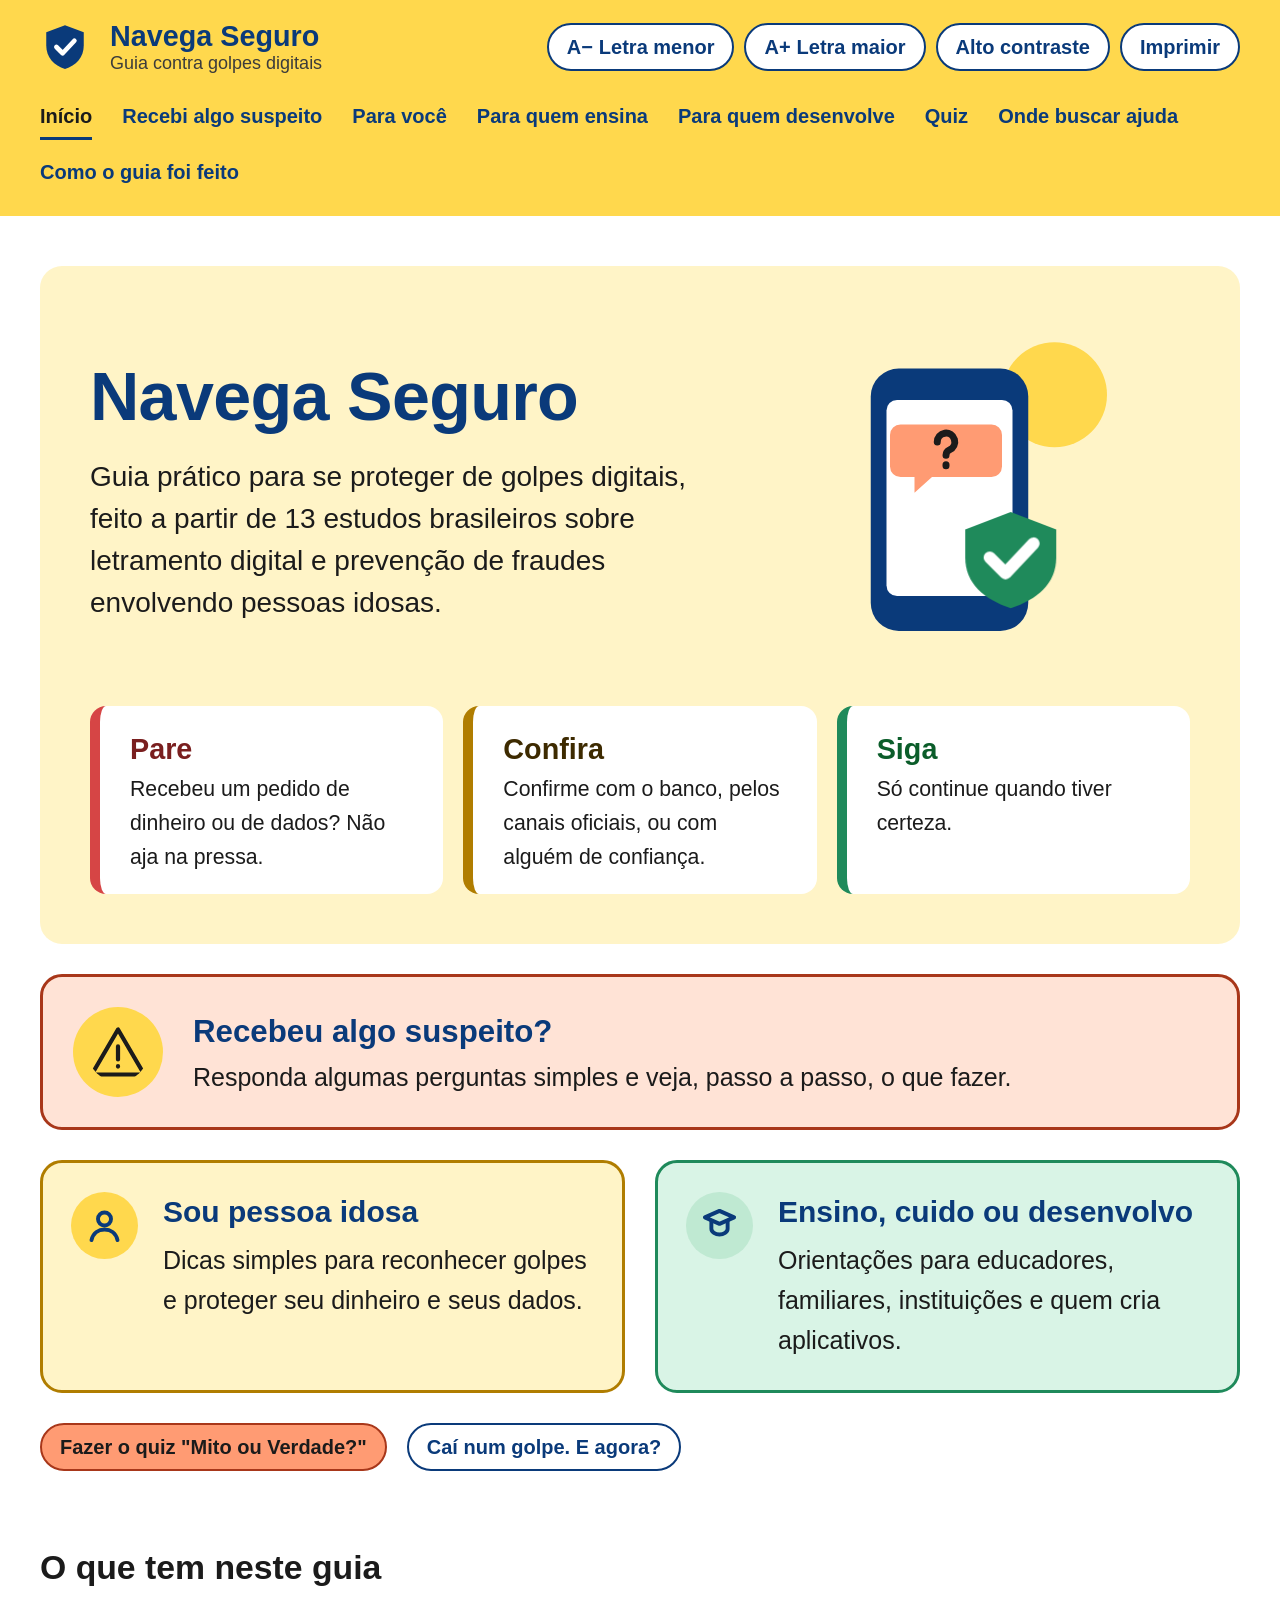
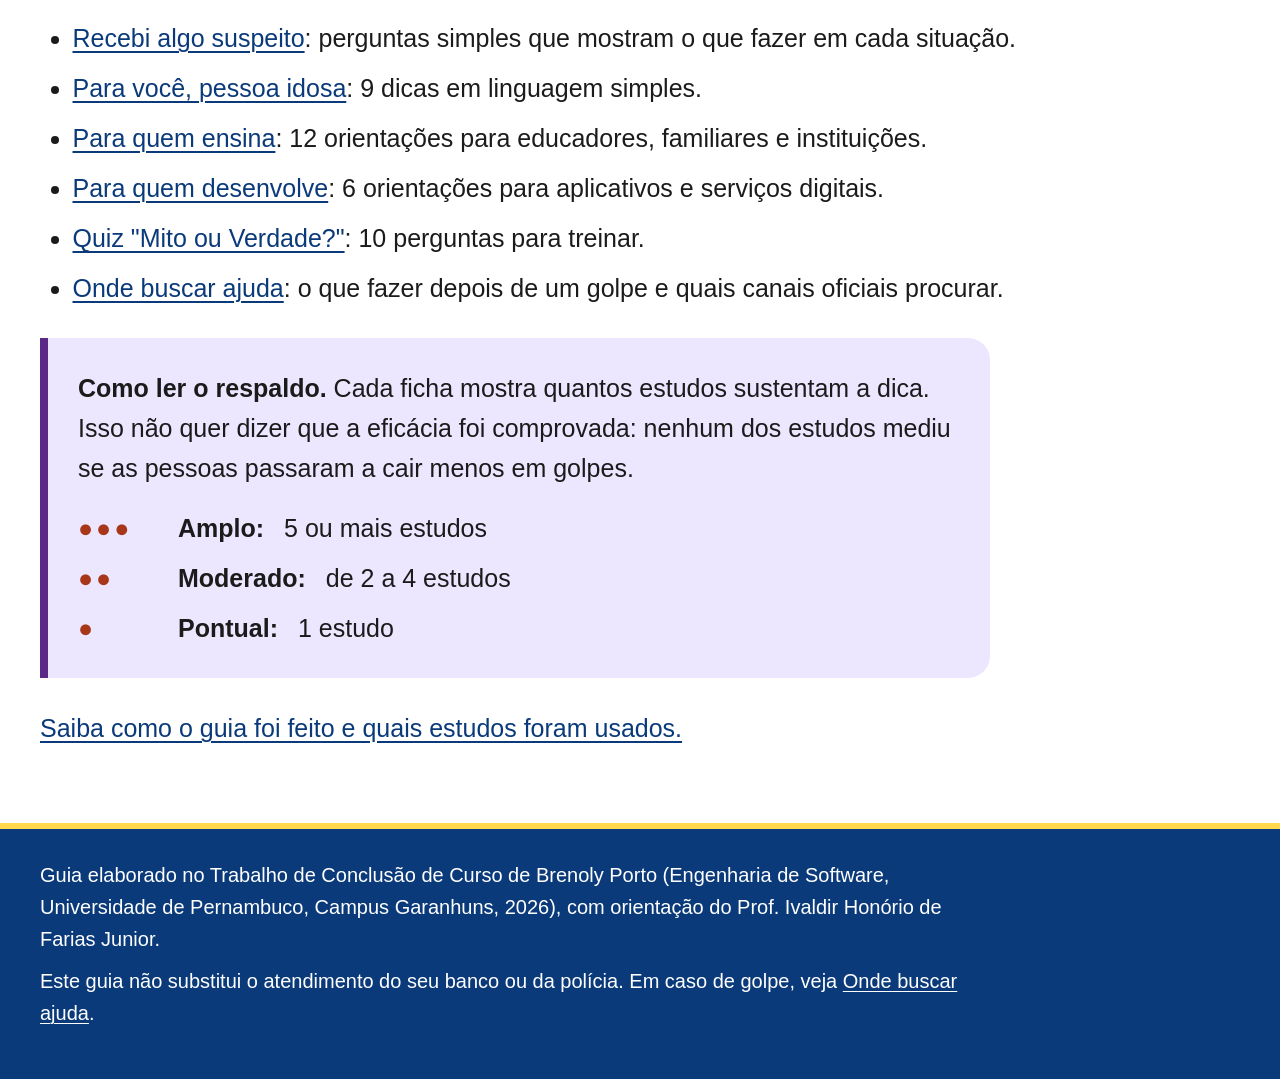
==== commit fb0fbded: "Adiciona ilustrações e o passo a passo "Recebi algo suspeito" - Ilustrações próprias nas 9 fichas pa" ====
--- a/index.html
+++ b/index.html
@@ -22,13 +22,14 @@
         <button type="button" id="imprimir">Imprimir</button>
       </div>
     </div>
-    <nav class="menu" aria-label="Menu principal"><ul><li><a href="index.html" aria-current="page">Início</a></li><li><a href="pessoa-idosa.html">Para você</a></li><li><a href="quem-ensina.html">Para quem ensina</a></li><li><a href="desenvolvedores.html">Para quem desenvolve</a></li><li><a href="quiz.html">Quiz</a></li><li><a href="ajuda.html">Onde buscar ajuda</a></li><li><a href="como-foi-feito.html">Como o guia foi feito</a></li></ul></nav>
+    <nav class="menu" aria-label="Menu principal"><ul><li><a href="index.html" aria-current="page">Início</a></li><li><a href="e-agora.html">Recebi algo suspeito</a></li><li><a href="pessoa-idosa.html">Para você</a></li><li><a href="quem-ensina.html">Para quem ensina</a></li><li><a href="desenvolvedores.html">Para quem desenvolve</a></li><li><a href="quiz.html">Quiz</a></li><li><a href="ajuda.html">Onde buscar ajuda</a></li><li><a href="como-foi-feito.html">Como o guia foi feito</a></li></ul></nav>
   </div>
   <p class="sr" id="aviso-ferramentas" aria-live="polite"></p>
 </header>
 <main id="conteudo" class="contem">
 
 <section class="heroi"><div class="heroi-texto"><h1>Navega Seguro</h1><p class="lead">Guia prático para se proteger de golpes digitais, feito a partir de 13 estudos brasileiros sobre letramento digital e prevenção de fraudes envolvendo pessoas idosas.</p></div><svg class="heroi-ilustra" viewBox="0 0 200 200" aria-hidden="true" focusable="false"><circle cx="150" cy="45" r="30" class="i-sol"/><rect x="45" y="30" width="90" height="150" rx="16" class="i-cel"/><rect x="54" y="48" width="72" height="112" rx="6" class="i-tela"/><path d="M62 62h52a6 6 0 0 1 6 6v18a6 6 0 0 1-6 6H80l-10 9v-9h-8a6 6 0 0 1-6-6V68a6 6 0 0 1 6-6z" class="i-balao"/><path d="M83 72a5 5 0 1 1 7 4.5c-1.3.6-2 1.6-2 3M88 85v.5" class="i-interroga"/><path d="M125 112l26 10v16c0 15-11 24-26 29-15-5-26-14-26-29v-16z" class="i-escudo"/><path d="m113 138 9 9 16-17" class="i-visto"/></svg><ol class="passos" aria-label="Antes de agir"><li class="p1"><strong>Pare</strong><span>Recebeu um pedido de dinheiro ou de dados? Não aja na pressa.</span></li><li class="p2"><strong>Confira</strong><span>Confirme com o banco, pelos canais oficiais, ou com alguém de confiança.</span></li><li class="p3"><strong>Siga</strong><span>Só continue quando tiver certeza.</span></li></ol></section>
+<a class="chamada-fluxo" href="e-agora.html"><svg class="chamada-icone" viewBox="0 0 64 64" aria-hidden="true" focusable="false"><path d="M32 8 4 56h56z"/><path d="M32 26v14M32 47v.5"/></svg><span><strong>Recebeu algo suspeito?</strong>Responda algumas perguntas simples e veja, passo a passo, o que fazer.</span></a>
 <div class="caminhos">
   <a class="caminho" href="pessoa-idosa.html"><strong>Sou pessoa idosa</strong>Dicas simples para reconhecer golpes e proteger seu dinheiro e seus dados.</a>
   <a class="caminho" href="quem-ensina.html"><strong>Ensino, cuido ou desenvolvo</strong>Orientações para educadores, familiares, instituições e quem cria aplicativos.</a>
@@ -39,6 +40,7 @@
 </div>
 <h2>O que tem neste guia</h2>
 <ul>
+<li><a href="e-agora.html">Recebi algo suspeito</a>: perguntas simples que mostram o que fazer em cada situação.</li>
 <li><a href="pessoa-idosa.html">Para você, pessoa idosa</a>: 9 dicas em linguagem simples.</li>
 <li><a href="quem-ensina.html">Para quem ensina</a>: 12 orientações para educadores, familiares e instituições.</li>
 <li><a href="desenvolvedores.html">Para quem desenvolve</a>: 6 orientações para aplicativos e serviços digitais.</li>
--- a/assets/css/style.css
+++ b/assets/css/style.css
@@ -403,3 +403,137 @@
   .heroi-ilustra, .heroi-icone, .passos { display: none; }
   .rodape a { color: #000; }
 }
+
+/* ======================================================================
+   Ilustrações, ícones das fichas e fluxograma "Recebi algo suspeito"
+   ====================================================================== */
+.tema-fluxo { --tom: var(--pessego); --tom-forte: var(--pessego-forte); --tom-borda: var(--coral-borda); }
+
+/* Paleta das ilustrações */
+.c-fundo { fill: var(--tom); } .c-navy { fill: var(--primaria); } .c-branco { fill: #fff; } .c-cinza { fill: #c9d3e3; }
+.c-sol { fill: var(--sol); } .c-ceu { fill: var(--ceu-forte); } .c-menta { fill: var(--menta-forte); } .c-pessego { fill: #f6c8a8; }
+.c-coral { fill: var(--coral); } .c-verde { fill: var(--verde); } .c-verm { fill: var(--verm); }
+.c-verm-claro { fill: var(--verm-claro); } .c-verde-claro { fill: var(--verde-claro); }
+[class*=" s-"], [class^="s-"] { fill: none; stroke-linecap: round; stroke-linejoin: round; }
+.s-navy { stroke: var(--primaria); stroke-width: 4; } .s-navy-fino { stroke: var(--primaria); stroke-width: 3; }
+.s-navy-grosso { stroke: var(--primaria); stroke-width: 8; }
+.s-escuro { stroke: #1b1b1b; stroke-width: 5; } .s-escuro-fino { stroke: #1b1b1b; stroke-width: 3; }
+.s-branco { stroke: #fff; stroke-width: 5; } .s-branco-fino { stroke: #fff; stroke-width: 3.5; }
+.s-verde { stroke: var(--verde); stroke-width: 6; } .s-verde-fino { stroke: var(--verde); stroke-width: 4.5; }
+.s-verm { stroke: var(--verm); stroke-width: 6; } .s-cinza { stroke: #c9d3e3; stroke-width: 4; }
+.c-sol.s-escuro-fino, .c-branco.s-navy-fino, .c-ceu.s-navy, .c-branco.s-navy { fill-opacity: 1; }
+.c-sol.s-escuro-fino { fill: var(--sol); } .c-branco.s-navy-fino, .c-branco.s-navy { fill: #fff; } .c-ceu.s-navy { fill: var(--ceu-forte); }
+
+/* Topo das fichas com ilustração */
+.ficha-topo { flex-direction: row; align-items: center; justify-content: space-between; gap: var(--e2); }
+.ficha-titulo { display: flex; flex-direction: column; align-items: flex-start; gap: var(--e1); }
+.ficha-ilustra { width: 8.5rem; flex: none; }
+.ficha-ilustra .c-fundo { fill: #fff; fill-opacity: .7; }
+.ficha-icone {
+  width: 3.4rem; height: 3.4rem; flex: none; padding: .55rem; border-radius: 50%; background: #fff;
+  fill: none; stroke: var(--primaria); stroke-width: 4; stroke-linecap: round; stroke-linejoin: round;
+}
+
+/* Chamada da página inicial */
+.chamada-fluxo {
+  display: flex; align-items: center; gap: var(--e3); max-width: none; text-decoration: none; color: var(--texto);
+  background: var(--pessego); border: 3px solid var(--coral-borda); border-radius: var(--raio); padding: var(--e3);
+}
+.chamada-fluxo strong { display: block; font-size: 1.25rem; color: var(--primaria); }
+.chamada-fluxo:hover { background: var(--pessego-forte); }
+.chamada-icone {
+  width: 3.6rem; height: 3.6rem; flex: none; padding: .6rem; border-radius: 50%; background: var(--sol);
+  fill: none; stroke: #1b1b1b; stroke-width: 4.5; stroke-linecap: round; stroke-linejoin: round;
+}
+
+/* Fluxograma */
+.fluxo-area { display: grid; grid-template-columns: 15rem 1fr; gap: var(--e4); align-items: start; max-width: none; }
+.fluxo-lado { position: sticky; top: var(--e2); }
+.fluxo-lado-titulo { font-size: 0.9rem; color: var(--suave); }
+.trilha { list-style: none; padding: 0; margin-top: var(--e2); }
+.trilha-passo { position: relative; padding: 0 0 var(--e3) 2rem; margin: 0; max-width: none; }
+.trilha-passo::before {
+  content: ""; position: absolute; left: 0.45rem; top: 0.25rem; width: 0.9rem; height: 0.9rem; border-radius: 50%;
+  background: var(--verde); box-shadow: 0 0 0 4px var(--verde-claro);
+}
+.trilha-passo:not(:last-child)::after {
+  content: ""; position: absolute; left: 0.83rem; top: 1.2rem; bottom: 0.1rem; width: 3px; background: var(--linha);
+}
+.trilha-passo.agora::before { background: var(--coral); box-shadow: 0 0 0 4px var(--pessego); }
+.trilha-passo.fim::before { background: var(--primaria); box-shadow: 0 0 0 4px var(--ceu); }
+.trilha-pergunta { display: block; font-size: 0.75rem; color: var(--suave); line-height: 1.35; }
+.trilha-resposta {
+  font: inherit; font-size: 0.8rem; font-weight: 700; color: var(--primaria); background: none; border: 0; padding: 0.2em 0;
+  text-align: left; text-decoration: underline; text-underline-offset: 0.15em; cursor: pointer; min-height: 44px;
+}
+.fluxo-cartao {
+  background: #fff; border: 3px solid var(--coral-borda); border-radius: var(--raio); padding: var(--e4) var(--e3);
+  animation: entra .25s ease-out;
+}
+.fluxo-cartao > * + * { margin-top: var(--e3); }
+.fluxo-cartao h2 { font-size: 1.35rem; }
+.fluxo-sinais li { font-weight: 600; }
+.fluxo-opcoes { display: grid; gap: var(--e2); }
+.fluxo-opcoes.com-icone { grid-template-columns: repeat(auto-fit, minmax(min(13rem, 100%), 1fr)); }
+.fluxo-opcao {
+  display: flex; align-items: center; gap: var(--e2); width: 100%; min-height: 64px; text-align: left;
+  font: inherit; font-size: 1rem; font-weight: 700; color: var(--primaria);
+  background: var(--sol-claro); border: 3px solid var(--sol-borda); border-radius: 16px; padding: var(--e2) var(--e3); cursor: pointer;
+}
+.fluxo-opcao:hover { background: var(--sol); }
+.opcao-icone { width: 2.6rem; height: 2.6rem; flex: none; fill: none; stroke: var(--primaria); stroke-width: 4; stroke-linecap: round; stroke-linejoin: round; }
+.fluxo-cartao.resultado { border-color: var(--verde); }
+.fluxo-res-topo { display: flex; align-items: center; gap: var(--e3); }
+.fluxo-ilustra { width: 9rem; flex: none; }
+.fluxo-res-topo h2 { color: var(--verde-texto); }
+.fluxo-passos { counter-reset: passo; list-style: none; padding: 0; }
+.fluxo-passos li { counter-increment: passo; position: relative; padding-left: 2.8rem; }
+.fluxo-passos li + li { margin-top: var(--e2); }
+.fluxo-passos li::before {
+  content: counter(passo); position: absolute; left: 0; top: 0; width: 2rem; height: 2rem; border-radius: 50%;
+  background: var(--verde); color: #fff; font-weight: 800; font-size: 0.85rem; display: grid; place-items: center;
+}
+.fluxo-base { font-size: 0.85rem; }
+.fluxo-acolhe { background: var(--lilas); border-radius: 12px; padding: var(--e2) var(--e3); }
+.fluxo-acoes { display: flex; flex-wrap: wrap; gap: var(--e2); }
+.fluxo-voltar { margin-top: var(--e3); }
+.fluxo-nota { font-size: 0.85rem; color: var(--suave); }
+@keyframes entra { from { opacity: 0; transform: translateY(8px); } to { opacity: 1; transform: none; } }
+
+/* Pequena animação de boas-vindas na ilustração da página inicial */
+.heroi-ilustra .i-escudo, .heroi-ilustra .i-visto { transform-origin: 125px 140px; animation: escudo 0.6s ease-out 0.3s both; }
+@keyframes escudo { from { transform: scale(0.4); opacity: 0; } to { transform: none; opacity: 1; } }
+.quiz-retorno .veredito { animation: entra .25s ease-out; }
+
+@media (max-width: 640px) {
+  .ficha-ilustra { width: 5.5rem; }
+  .ficha-icone { width: 2.8rem; height: 2.8rem; }
+  .chamada-fluxo { flex-direction: column; align-items: flex-start; gap: var(--e2); }
+  .fluxo-area { grid-template-columns: 1fr; gap: var(--e3); }
+  .fluxo-lado { position: static; order: 2; }
+  .fluxo-cartao { padding: var(--e3) var(--e2); }
+  .fluxo-res-topo { flex-direction: column; align-items: flex-start; }
+  .fluxo-ilustra { width: 7rem; }
+}
+
+@media (prefers-reduced-motion: reduce) {
+  .fluxo-cartao, .heroi-ilustra .i-escudo, .heroi-ilustra .i-visto, .quiz-retorno .veredito { animation: none; }
+}
+
+:root[data-tema="contraste"] .ficha-icone, :root[data-tema="contraste"] .opcao-icone { background: #000; stroke: #ffe14d; }
+:root[data-tema="contraste"] .chamada-icone { background: #ffe14d; }
+:root[data-tema="contraste"] .chamada-fluxo, :root[data-tema="contraste"] .fluxo-cartao,
+:root[data-tema="contraste"] .fluxo-opcao, :root[data-tema="contraste"] .fluxo-acolhe { background: #000; color: #fff; border-color: #ffe14d; }
+:root[data-tema="contraste"] .fluxo-opcao { color: #ffe14d; }
+:root[data-tema="contraste"] .fluxo-res-topo h2 { color: #a6f0b8; }
+:root[data-tema="contraste"] .ficha-ilustra, :root[data-tema="contraste"] .fluxo-ilustra, :root[data-tema="contraste"] .heroi-ilustra { filter: grayscale(1) contrast(1.4); }
+
+@media print {
+  .ficha-ilustra, .ficha-icone, .chamada-fluxo, .fluxo-lado { display: none; }
+}
+h1, h2, h3 { overflow-wrap: break-word; hyphens: auto; }
+@media (max-width: 640px) {
+  .ficha-topo { flex-direction: column-reverse; align-items: flex-start; }
+  .ficha-ilustra { width: 7rem; }
+}
+:root[data-tema="contraste"] .ficha .num { background: #ffe14d; color: #000; }
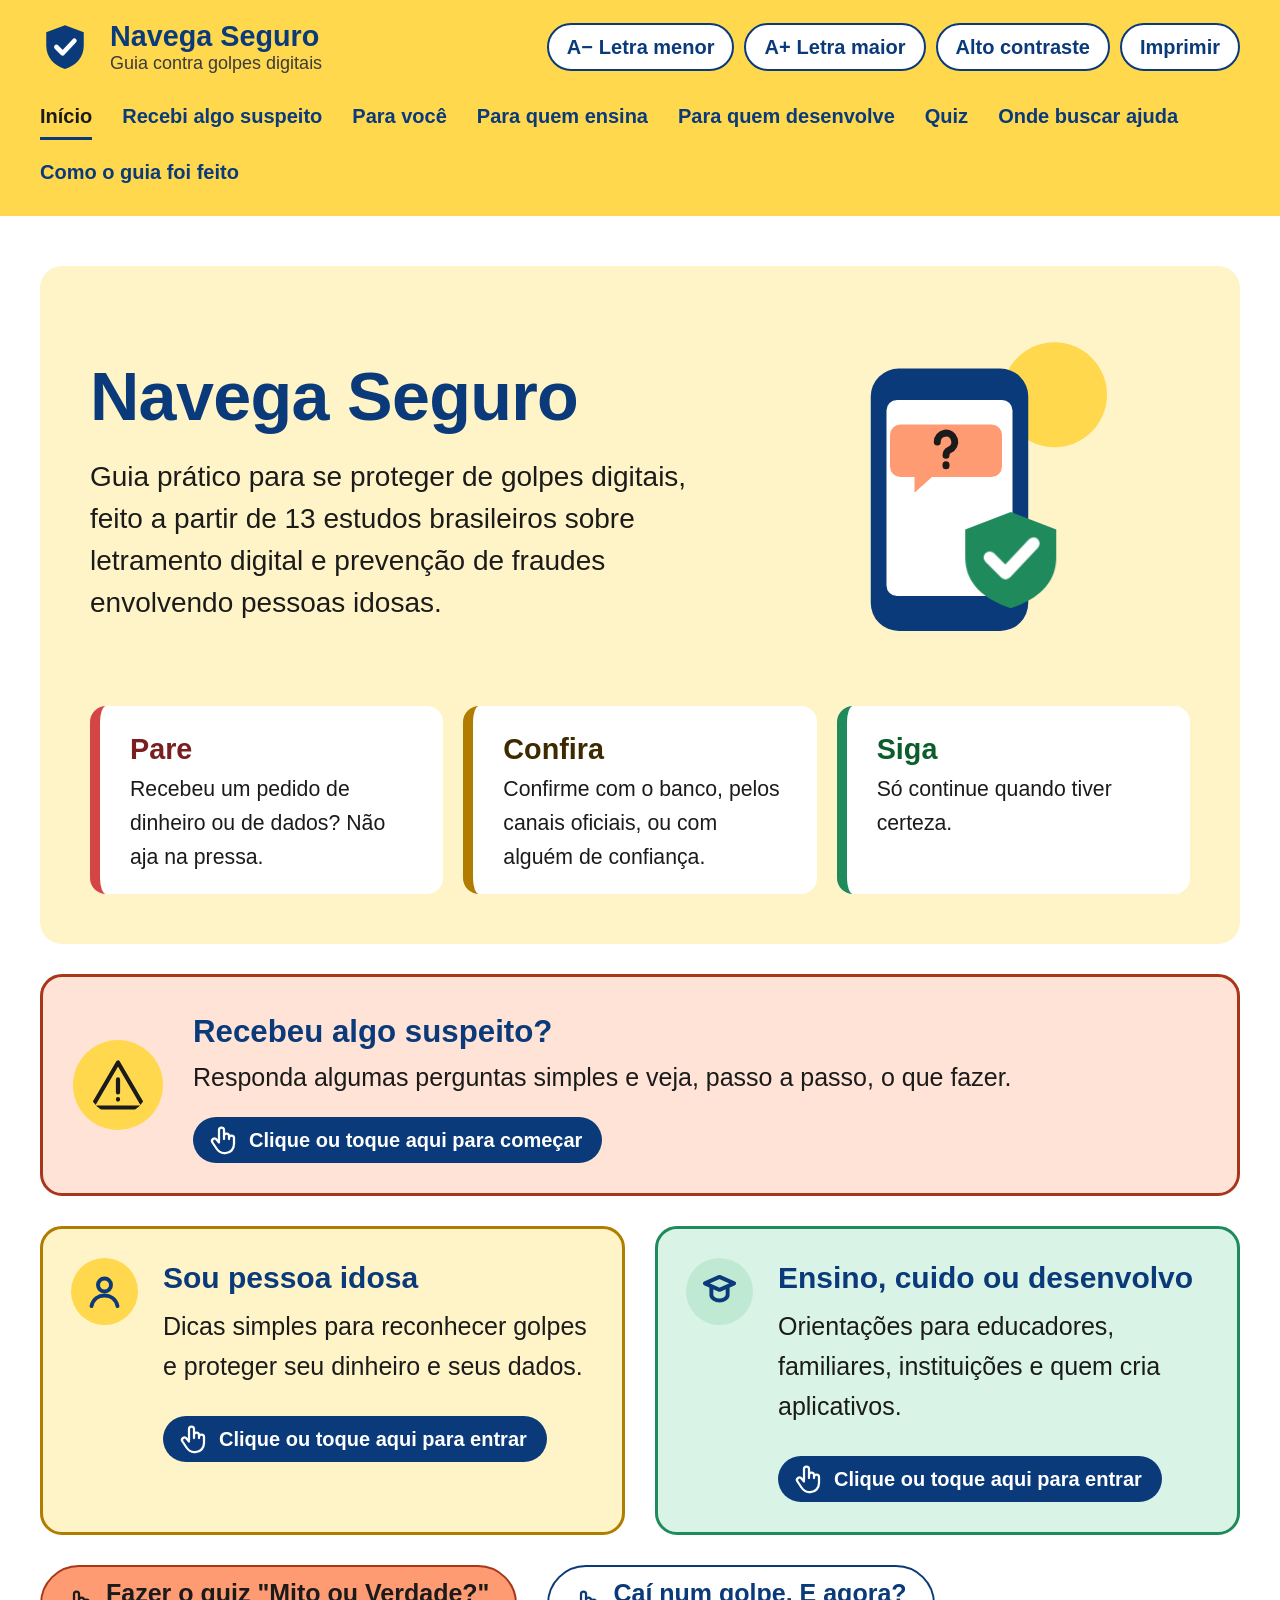
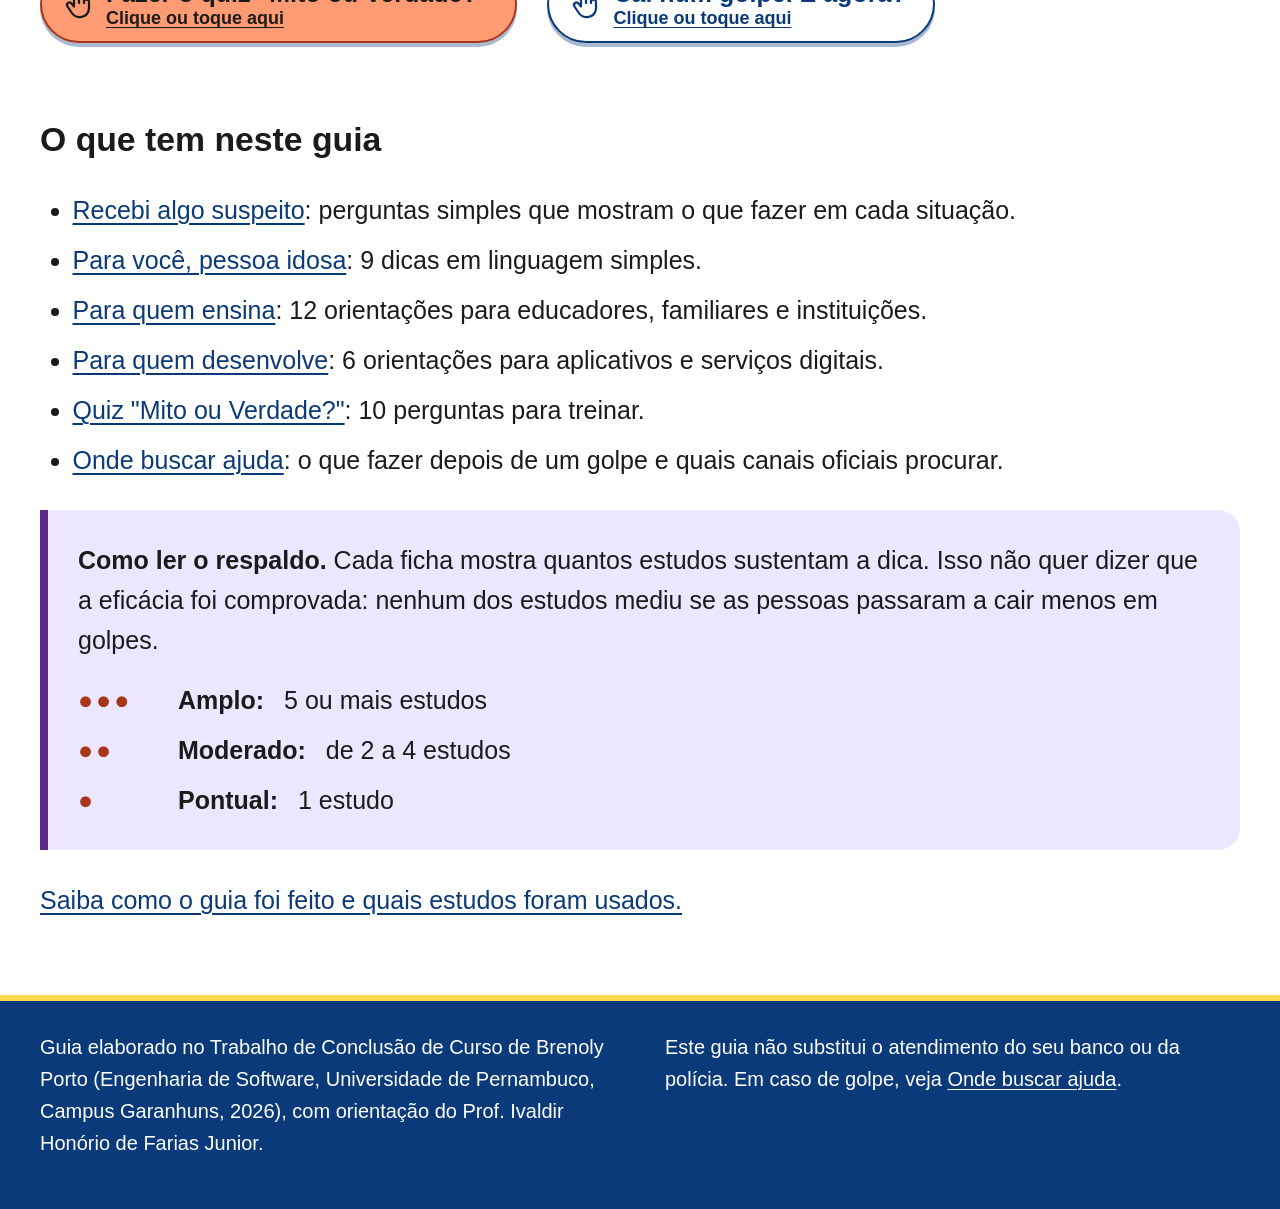
==== commit bd417566: "Deixa claro onde clicar: "Clique ou toque aqui" - Botões com ícone de mão e a frase "Clique ou toque" ====
--- a/index.html
+++ b/index.html
@@ -29,14 +29,14 @@
 <main id="conteudo" class="contem">
 
 <section class="heroi"><div class="heroi-texto"><h1>Navega Seguro</h1><p class="lead">Guia prático para se proteger de golpes digitais, feito a partir de 13 estudos brasileiros sobre letramento digital e prevenção de fraudes envolvendo pessoas idosas.</p></div><svg class="heroi-ilustra" viewBox="0 0 200 200" aria-hidden="true" focusable="false"><circle cx="150" cy="45" r="30" class="i-sol"/><rect x="45" y="30" width="90" height="150" rx="16" class="i-cel"/><rect x="54" y="48" width="72" height="112" rx="6" class="i-tela"/><path d="M62 62h52a6 6 0 0 1 6 6v18a6 6 0 0 1-6 6H80l-10 9v-9h-8a6 6 0 0 1-6-6V68a6 6 0 0 1 6-6z" class="i-balao"/><path d="M83 72a5 5 0 1 1 7 4.5c-1.3.6-2 1.6-2 3M88 85v.5" class="i-interroga"/><path d="M125 112l26 10v16c0 15-11 24-26 29-15-5-26-14-26-29v-16z" class="i-escudo"/><path d="m113 138 9 9 16-17" class="i-visto"/></svg><ol class="passos" aria-label="Antes de agir"><li class="p1"><strong>Pare</strong><span>Recebeu um pedido de dinheiro ou de dados? Não aja na pressa.</span></li><li class="p2"><strong>Confira</strong><span>Confirme com o banco, pelos canais oficiais, ou com alguém de confiança.</span></li><li class="p3"><strong>Siga</strong><span>Só continue quando tiver certeza.</span></li></ol></section>
-<a class="chamada-fluxo" href="e-agora.html"><svg class="chamada-icone" viewBox="0 0 64 64" aria-hidden="true" focusable="false"><path d="M32 8 4 56h56z"/><path d="M32 26v14M32 47v.5"/></svg><span><strong>Recebeu algo suspeito?</strong>Responda algumas perguntas simples e veja, passo a passo, o que fazer.</span></a>
+<a class="chamada-fluxo" href="e-agora.html"><svg class="chamada-icone" viewBox="0 0 64 64" aria-hidden="true" focusable="false"><path d="M32 8 4 56h56z"/><path d="M32 26v14M32 47v.5"/></svg><span><strong>Recebeu algo suspeito?</strong>Responda algumas perguntas simples e veja, passo a passo, o que fazer.<span class="clique-faixa"><svg class="mao" viewBox="0 0 64 64" aria-hidden="true" focusable="false"><path d="M24 34V12a5 5 0 0 1 10 0v18M34 28v-4a5 5 0 0 1 10 0v6M44 28a5 5 0 0 1 10 0v12c0 10-7 18-17 18h-3c-7 0-11-3-15-9l-8-12a5 5 0 0 1 8-6l5 6"/></svg>Clique ou toque aqui para começar</span></span></a>
 <div class="caminhos">
-  <a class="caminho" href="pessoa-idosa.html"><strong>Sou pessoa idosa</strong>Dicas simples para reconhecer golpes e proteger seu dinheiro e seus dados.</a>
-  <a class="caminho" href="quem-ensina.html"><strong>Ensino, cuido ou desenvolvo</strong>Orientações para educadores, familiares, instituições e quem cria aplicativos.</a>
+  <a class="caminho" href="pessoa-idosa.html"><strong>Sou pessoa idosa</strong>Dicas simples para reconhecer golpes e proteger seu dinheiro e seus dados.<span class="clique-faixa"><svg class="mao" viewBox="0 0 64 64" aria-hidden="true" focusable="false"><path d="M24 34V12a5 5 0 0 1 10 0v18M34 28v-4a5 5 0 0 1 10 0v6M44 28a5 5 0 0 1 10 0v12c0 10-7 18-17 18h-3c-7 0-11-3-15-9l-8-12a5 5 0 0 1 8-6l5 6"/></svg>Clique ou toque aqui para entrar</span></a>
+  <a class="caminho" href="quem-ensina.html"><strong>Ensino, cuido ou desenvolvo</strong>Orientações para educadores, familiares, instituições e quem cria aplicativos.<span class="clique-faixa"><svg class="mao" viewBox="0 0 64 64" aria-hidden="true" focusable="false"><path d="M24 34V12a5 5 0 0 1 10 0v18M34 28v-4a5 5 0 0 1 10 0v6M44 28a5 5 0 0 1 10 0v12c0 10-7 18-17 18h-3c-7 0-11-3-15-9l-8-12a5 5 0 0 1 8-6l5 6"/></svg>Clique ou toque aqui para entrar</span></a>
 </div>
 <div class="atalhos">
-  <a class="botao cheio" href="quiz.html">Fazer o quiz "Mito ou Verdade?"</a>
-  <a class="botao" href="ajuda.html">Caí num golpe. E agora?</a>
+  <a class="botao cheio botao-dica" href="quiz.html"><svg class="mao" viewBox="0 0 64 64" aria-hidden="true" focusable="false"><path d="M24 34V12a5 5 0 0 1 10 0v18M34 28v-4a5 5 0 0 1 10 0v6M44 28a5 5 0 0 1 10 0v12c0 10-7 18-17 18h-3c-7 0-11-3-15-9l-8-12a5 5 0 0 1 8-6l5 6"/></svg><span class="botao-textos"><span class="botao-texto">Fazer o quiz "Mito ou Verdade?"</span><span class="clique">Clique ou toque aqui</span></span></a>
+  <a class="botao botao-dica" href="ajuda.html"><svg class="mao" viewBox="0 0 64 64" aria-hidden="true" focusable="false"><path d="M24 34V12a5 5 0 0 1 10 0v18M34 28v-4a5 5 0 0 1 10 0v6M44 28a5 5 0 0 1 10 0v12c0 10-7 18-17 18h-3c-7 0-11-3-15-9l-8-12a5 5 0 0 1 8-6l5 6"/></svg><span class="botao-textos"><span class="botao-texto">Caí num golpe. E agora?</span><span class="clique">Clique ou toque aqui</span></span></a>
 </div>
 <h2>O que tem neste guia</h2>
 <ul>
--- a/assets/css/style.css
+++ b/assets/css/style.css
@@ -537,3 +537,46 @@
   .ficha-ilustra { width: 7rem; }
 }
 :root[data-tema="contraste"] .ficha .num { background: #ffe14d; color: #000; }
+
+/* Rodapé com a mesma largura do cabeçalho: duas colunas */
+.rodape .contem { display: grid; grid-template-columns: 1fr 1fr; gap: var(--e2) var(--e4); align-items: start; }
+.rodape p { max-width: none; }
+.rodape p + p { margin-top: 0; }
+@media (max-width: 640px) { .rodape .contem { grid-template-columns: 1fr; } }
+@media print { .rodape .contem { display: block; } }
+
+/* Blocos de conteúdo com a mesma largura do cabeçalho e do rodapé */
+.caminhos, .fichas, .quiz, .aviso, .atalhos, .chamada-fluxo, .fluxo-area { max-width: none; }
+.aviso p, .aviso li, .ficha p, .ficha li, .quiz p, .fluxo-cartao p, .fluxo-cartao li { max-width: none; }
+.fichas { grid-template-columns: repeat(auto-fill, minmax(min(22rem, 100%), 1fr)); gap: var(--e3); }
+.fichas .ficha-ilustra { width: 6.5rem; }
+
+/* "Clique ou toque aqui": deixa claro onde clicar */
+.mao { width: 1.6em; height: 1.6em; flex: none; fill: none; stroke: currentColor; stroke-width: 4.5; stroke-linecap: round; stroke-linejoin: round; }
+.botao-dica {
+  gap: 0.6em; padding: 0.55em 1.3em 0.55em 1em; min-height: 64px; text-align: left;
+  box-shadow: 0 4px 0 var(--borda-sombra, rgba(10, 58, 122, 0.35));
+}
+.botao-dica:hover { transform: translateY(1px); box-shadow: 0 3px 0 var(--borda-sombra, rgba(10, 58, 122, 0.35)); }
+.botao-dica:active { transform: translateY(4px); box-shadow: none; }
+.botao-textos { display: flex; flex-direction: column; line-height: 1.2; }
+.botao-texto { font-size: 1rem; }
+.clique { font-size: 0.72rem; font-weight: 600; text-decoration: underline; text-underline-offset: 0.15em; }
+.atalhos { gap: var(--e3); }
+.clique-faixa {
+  display: inline-flex; align-items: center; gap: 0.5em; align-self: flex-start; margin-top: var(--e2);
+  font-size: 0.8rem; font-weight: 700; color: #fff; background: var(--primaria);
+  border-radius: 999px; padding: 0.35em 1em 0.35em 0.7em;
+}
+.chamada-fluxo > span { display: flex; flex-direction: column; }
+:root[data-tema="contraste"] .clique-faixa { background: #ffe14d; color: #000; }
+:root[data-tema="contraste"] .botao-dica { box-shadow: none; }
+@media (prefers-reduced-motion: reduce) { .botao-dica:hover, .botao-dica:active { transform: none; } }
+@media print { .clique, .clique-faixa, .mao { display: none; } }
+@media (max-width: 640px) {
+  .caminho { padding: 4.4rem var(--e3) var(--e3); }
+  .caminho::before { top: 1rem; left: var(--e3); }
+  .clique-faixa { align-self: stretch; border-radius: 14px; padding: 0.5em 0.8em; line-height: 1.3; }
+  .atalhos .botao-dica { width: 100%; }
+}
+@media (max-width: 640px) { .atalhos .botao-dica { border-radius: 18px; } }
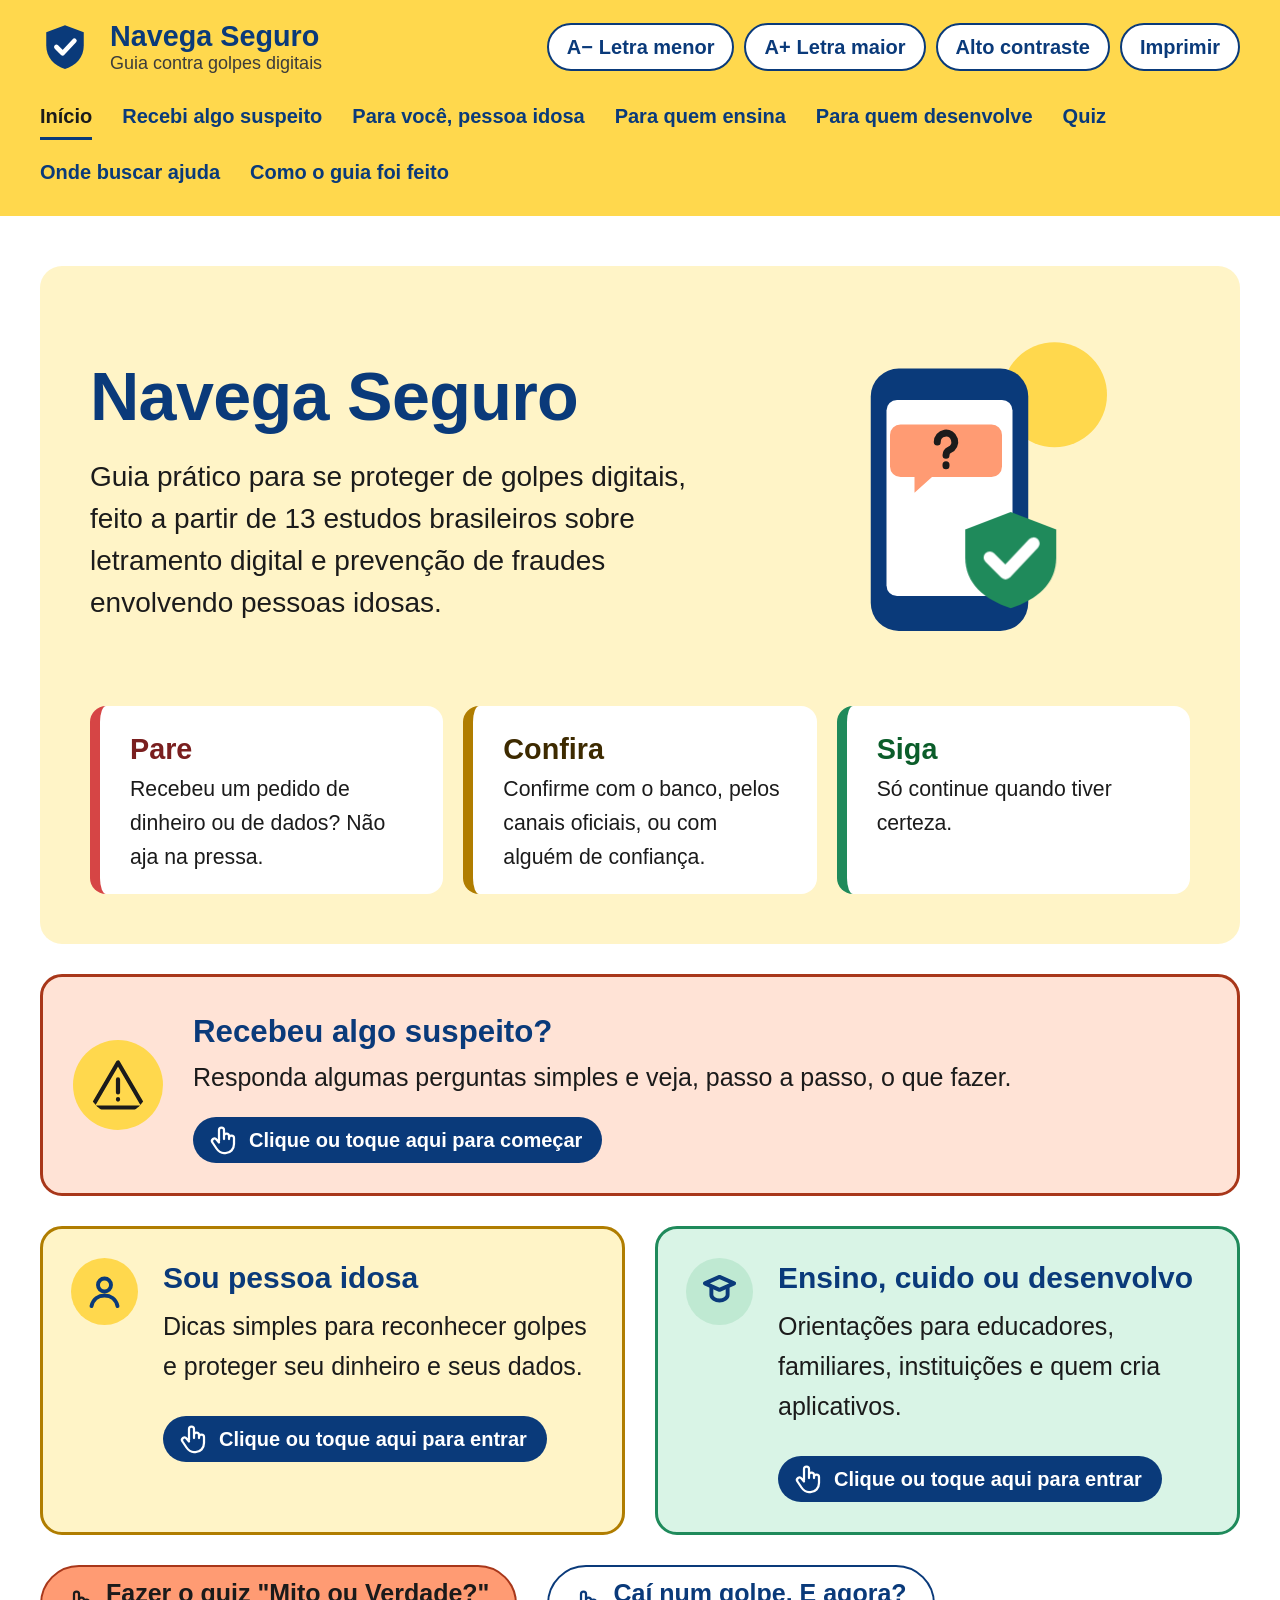
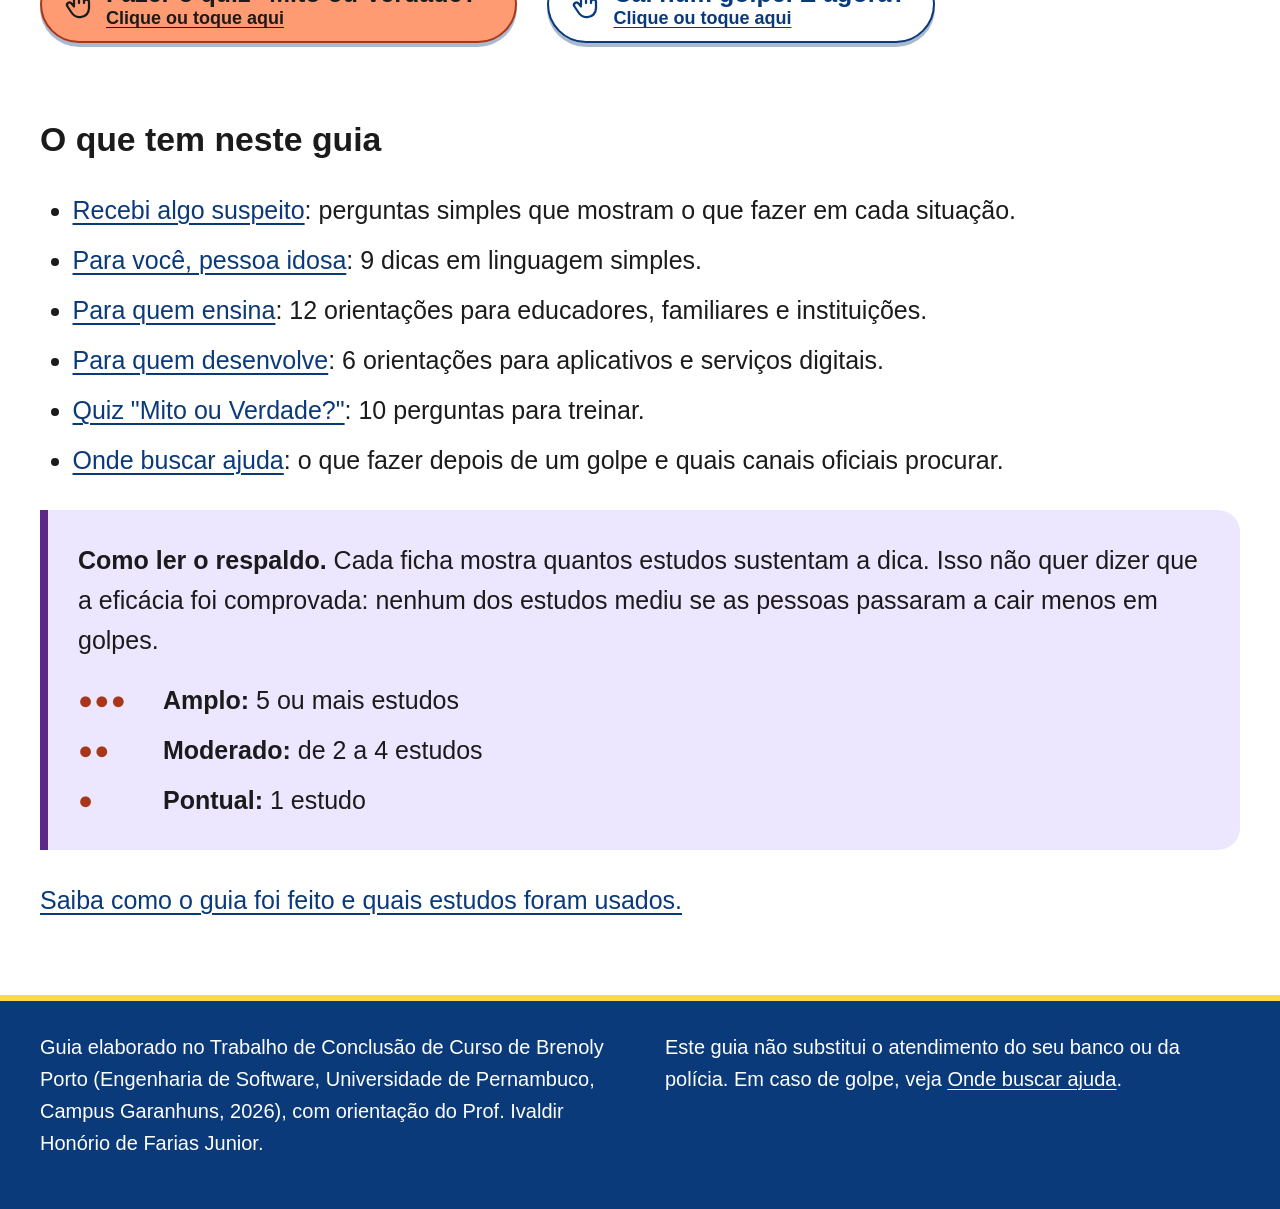
==== commit be7cd6d1: "Renomeia o item de menu para "Para você, pessoa idosa" Co-Authored-By: Claude Opus 5.5 <noreply@anth" ====
--- a/index.html
+++ b/index.html
@@ -22,7 +22,7 @@
         <button type="button" id="imprimir">Imprimir</button>
       </div>
     </div>
-    <nav class="menu" aria-label="Menu principal"><ul><li><a href="index.html" aria-current="page">Início</a></li><li><a href="e-agora.html">Recebi algo suspeito</a></li><li><a href="pessoa-idosa.html">Para você</a></li><li><a href="quem-ensina.html">Para quem ensina</a></li><li><a href="desenvolvedores.html">Para quem desenvolve</a></li><li><a href="quiz.html">Quiz</a></li><li><a href="ajuda.html">Onde buscar ajuda</a></li><li><a href="como-foi-feito.html">Como o guia foi feito</a></li></ul></nav>
+    <nav class="menu" aria-label="Menu principal"><ul><li><a href="index.html" aria-current="page">Início</a></li><li><a href="e-agora.html">Recebi algo suspeito</a></li><li><a href="pessoa-idosa.html">Para você, pessoa idosa</a></li><li><a href="quem-ensina.html">Para quem ensina</a></li><li><a href="desenvolvedores.html">Para quem desenvolve</a></li><li><a href="quiz.html">Quiz</a></li><li><a href="ajuda.html">Onde buscar ajuda</a></li><li><a href="como-foi-feito.html">Como o guia foi feito</a></li></ul></nav>
   </div>
   <p class="sr" id="aviso-ferramentas" aria-live="polite"></p>
 </header>
--- a/assets/css/style.css
+++ b/assets/css/style.css
@@ -580,3 +580,13 @@
   .atalhos .botao-dica { width: 100%; }
 }
 @media (max-width: 640px) { .atalhos .botao-dica { border-radius: 18px; } }
+
+/* Legenda do respaldo: rótulo e descrição na mesma linha, pontos à esquerda */
+.legenda li { display: block; position: relative; padding-left: 3.4em; }
+.legenda .pontos { position: absolute; left: 0; top: 0; min-width: 0; }
+@media (max-width: 640px) {
+  .aviso { padding: var(--e2) var(--e2) var(--e2) var(--e3); }
+  .legenda li { font-size: 0.9rem; padding-left: 3em; }
+}
+.legenda .pontos { font-size: 1em; letter-spacing: 0.05em; }
+@media (max-width: 640px) { .legenda li { padding-left: 3.2em; } }
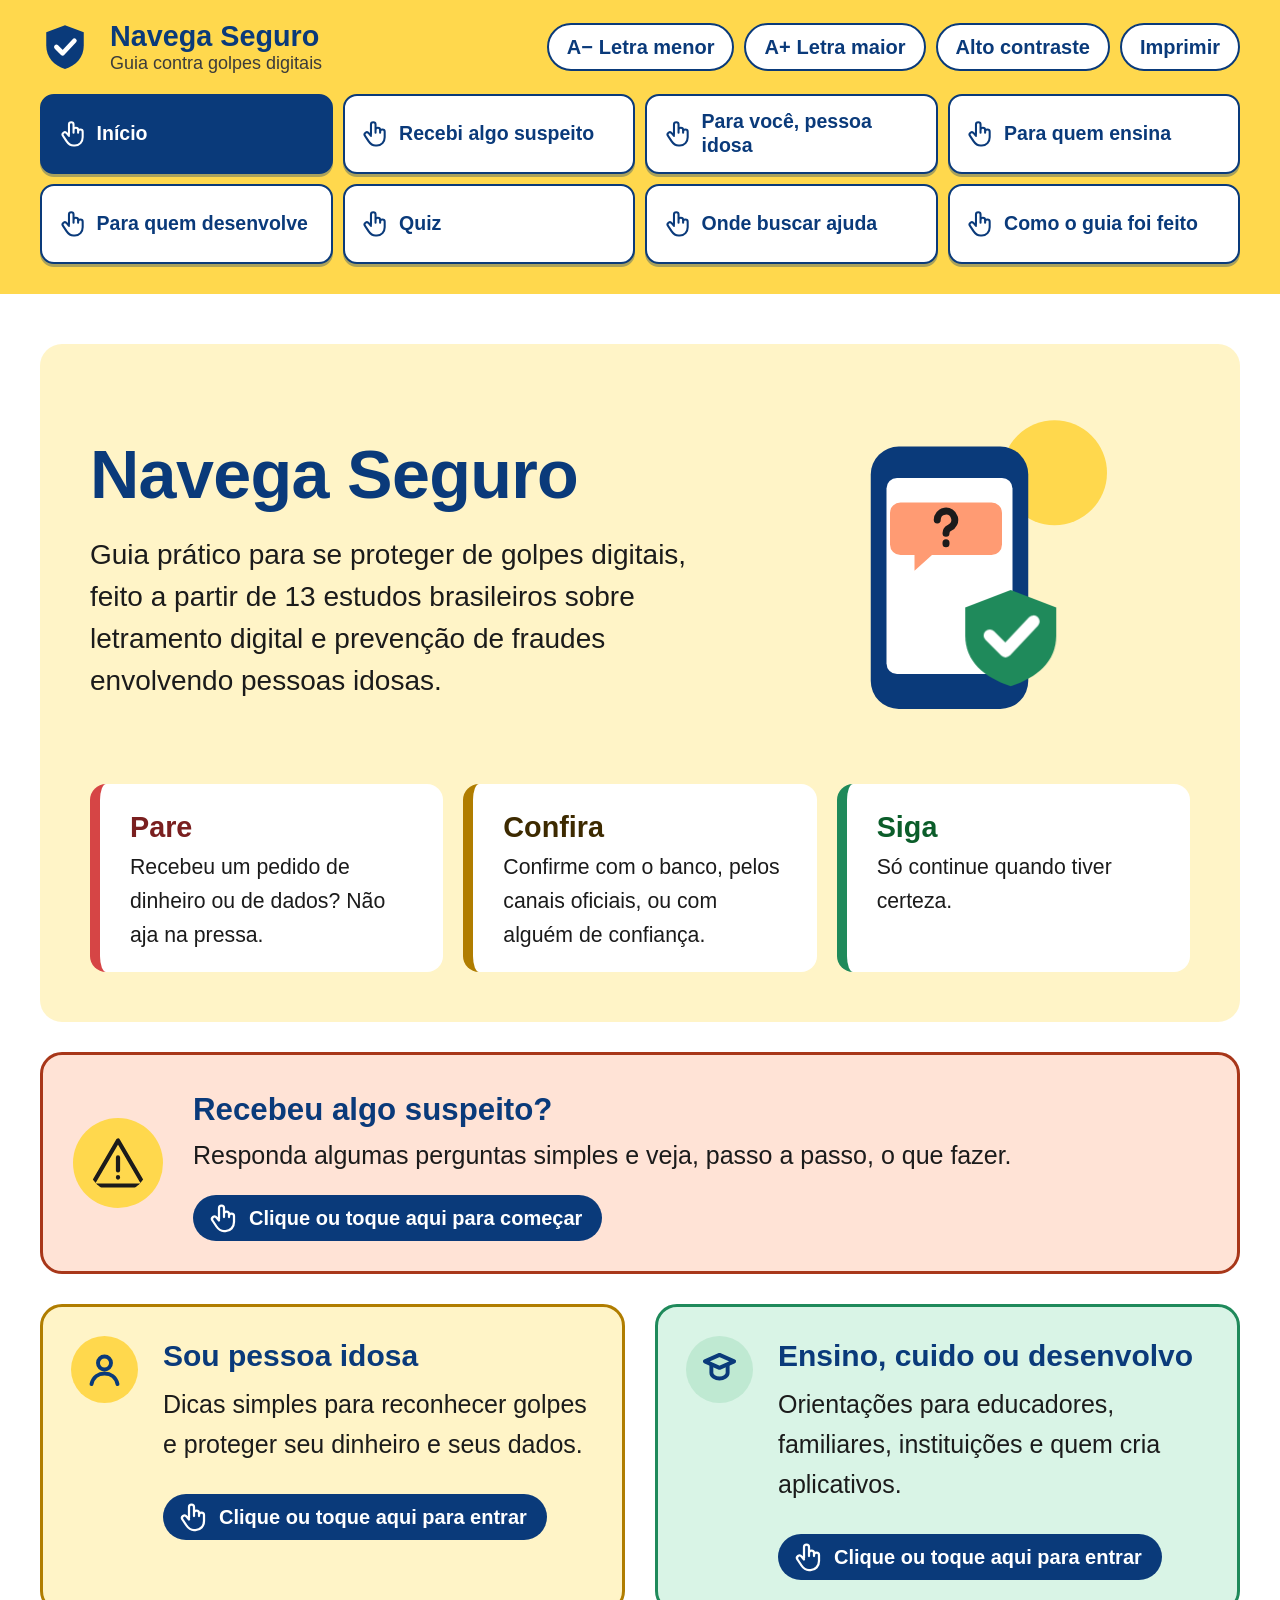
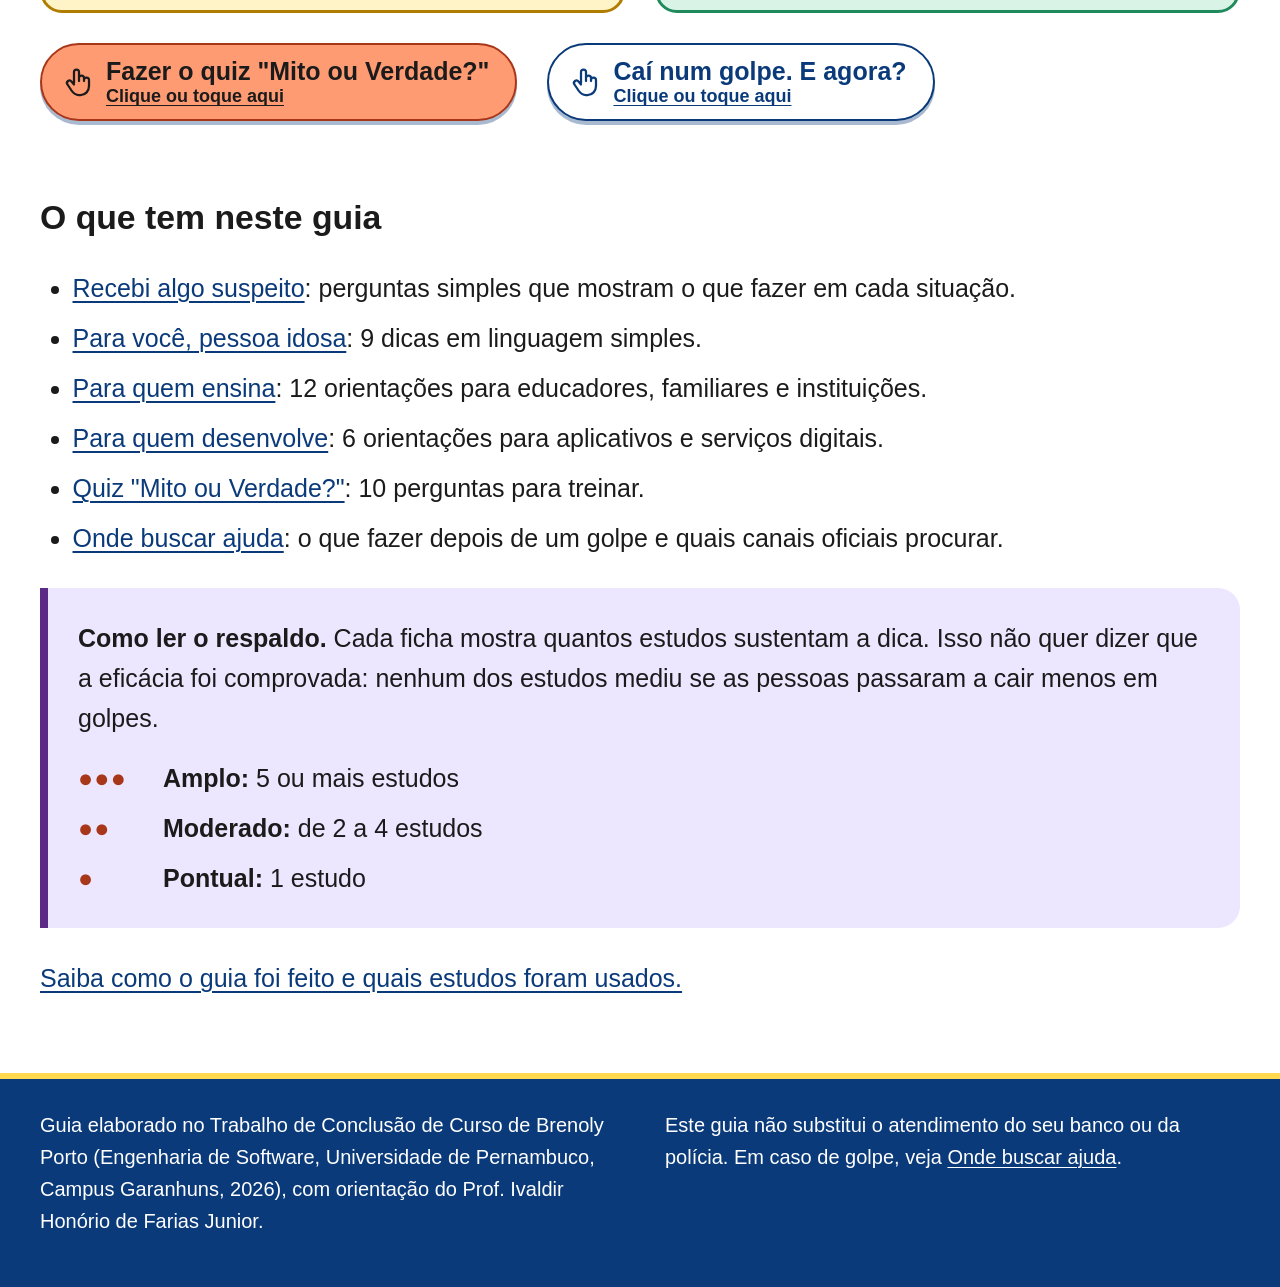
==== commit 42451738: "Menu em botões de tamanho fixo com ícone de clique - Oito botões iguais, em grade de 4 colunas no co" ====
--- a/index.html
+++ b/index.html
@@ -22,7 +22,8 @@
         <button type="button" id="imprimir">Imprimir</button>
       </div>
     </div>
-    <nav class="menu" aria-label="Menu principal"><ul><li><a href="index.html" aria-current="page">Início</a></li><li><a href="e-agora.html">Recebi algo suspeito</a></li><li><a href="pessoa-idosa.html">Para você, pessoa idosa</a></li><li><a href="quem-ensina.html">Para quem ensina</a></li><li><a href="desenvolvedores.html">Para quem desenvolve</a></li><li><a href="quiz.html">Quiz</a></li><li><a href="ajuda.html">Onde buscar ajuda</a></li><li><a href="como-foi-feito.html">Como o guia foi feito</a></li></ul></nav>
+    <button type="button" class="menu-alternar" id="abrir-menu" aria-expanded="false" aria-controls="menu-principal"><svg class="menu-icone" viewBox="0 0 64 64" aria-hidden="true" focusable="false"><path d="M10 18h44M10 32h44M10 46h44"/></svg><span>Menu</span><span class="menu-dica">Toque aqui para abrir</span></button>
+    <nav class="menu" id="menu-principal" aria-label="Menu principal"><ul><li><a class="menu-botao" href="index.html" aria-current="page"><svg class="menu-icone" viewBox="0 0 64 64" aria-hidden="true" focusable="false"><path d="M24 34V12a5 5 0 0 1 10 0v18M34 28v-4a5 5 0 0 1 10 0v6M44 28a5 5 0 0 1 10 0v12c0 10-7 18-17 18h-3c-7 0-11-3-15-9l-8-12a5 5 0 0 1 8-6l5 6"/></svg><span>Início</span></a></li><li><a class="menu-botao" href="e-agora.html"><svg class="menu-icone" viewBox="0 0 64 64" aria-hidden="true" focusable="false"><path d="M24 34V12a5 5 0 0 1 10 0v18M34 28v-4a5 5 0 0 1 10 0v6M44 28a5 5 0 0 1 10 0v12c0 10-7 18-17 18h-3c-7 0-11-3-15-9l-8-12a5 5 0 0 1 8-6l5 6"/></svg><span>Recebi algo suspeito</span></a></li><li><a class="menu-botao" href="pessoa-idosa.html"><svg class="menu-icone" viewBox="0 0 64 64" aria-hidden="true" focusable="false"><path d="M24 34V12a5 5 0 0 1 10 0v18M34 28v-4a5 5 0 0 1 10 0v6M44 28a5 5 0 0 1 10 0v12c0 10-7 18-17 18h-3c-7 0-11-3-15-9l-8-12a5 5 0 0 1 8-6l5 6"/></svg><span>Para você, pessoa idosa</span></a></li><li><a class="menu-botao" href="quem-ensina.html"><svg class="menu-icone" viewBox="0 0 64 64" aria-hidden="true" focusable="false"><path d="M24 34V12a5 5 0 0 1 10 0v18M34 28v-4a5 5 0 0 1 10 0v6M44 28a5 5 0 0 1 10 0v12c0 10-7 18-17 18h-3c-7 0-11-3-15-9l-8-12a5 5 0 0 1 8-6l5 6"/></svg><span>Para quem ensina</span></a></li><li><a class="menu-botao" href="desenvolvedores.html"><svg class="menu-icone" viewBox="0 0 64 64" aria-hidden="true" focusable="false"><path d="M24 34V12a5 5 0 0 1 10 0v18M34 28v-4a5 5 0 0 1 10 0v6M44 28a5 5 0 0 1 10 0v12c0 10-7 18-17 18h-3c-7 0-11-3-15-9l-8-12a5 5 0 0 1 8-6l5 6"/></svg><span>Para quem desenvolve</span></a></li><li><a class="menu-botao" href="quiz.html"><svg class="menu-icone" viewBox="0 0 64 64" aria-hidden="true" focusable="false"><path d="M24 34V12a5 5 0 0 1 10 0v18M34 28v-4a5 5 0 0 1 10 0v6M44 28a5 5 0 0 1 10 0v12c0 10-7 18-17 18h-3c-7 0-11-3-15-9l-8-12a5 5 0 0 1 8-6l5 6"/></svg><span>Quiz</span></a></li><li><a class="menu-botao" href="ajuda.html"><svg class="menu-icone" viewBox="0 0 64 64" aria-hidden="true" focusable="false"><path d="M24 34V12a5 5 0 0 1 10 0v18M34 28v-4a5 5 0 0 1 10 0v6M44 28a5 5 0 0 1 10 0v12c0 10-7 18-17 18h-3c-7 0-11-3-15-9l-8-12a5 5 0 0 1 8-6l5 6"/></svg><span>Onde buscar ajuda</span></a></li><li><a class="menu-botao" href="como-foi-feito.html"><svg class="menu-icone" viewBox="0 0 64 64" aria-hidden="true" focusable="false"><path d="M24 34V12a5 5 0 0 1 10 0v18M34 28v-4a5 5 0 0 1 10 0v6M44 28a5 5 0 0 1 10 0v12c0 10-7 18-17 18h-3c-7 0-11-3-15-9l-8-12a5 5 0 0 1 8-6l5 6"/></svg><span>Como o guia foi feito</span></a></li></ul></nav>
   </div>
   <p class="sr" id="aviso-ferramentas" aria-live="polite"></p>
 </header>
--- a/assets/css/style.css
+++ b/assets/css/style.css
@@ -590,3 +590,47 @@
 }
 .legenda .pontos { font-size: 1em; letter-spacing: 0.05em; }
 @media (max-width: 640px) { .legenda li { padding-left: 3.2em; } }
+/* Menu em botões de tamanho fixo */
+.topo-linha { padding-bottom: var(--e2); }
+.menu ul { display: grid; grid-template-columns: repeat(4, 1fr); gap: var(--e1); padding: 0 0 var(--e3); }
+.menu li { margin: 0; }
+.menu a.menu-botao {
+  display: flex; align-items: center; gap: 0.5em; height: 100%; min-height: 3.2rem;
+  padding: 0.4em 0.8em; border: 2px solid var(--primaria); border-radius: 14px;
+  background: #fff; color: var(--primaria); font-size: 0.78rem; font-weight: 700; line-height: 1.2;
+  text-decoration: none; box-shadow: 0 3px 0 rgba(10, 58, 122, 0.35);
+}
+.menu a.menu-botao:hover { background: var(--sol-claro); border-bottom-color: var(--primaria); }
+.menu a.menu-botao:active { transform: translateY(3px); box-shadow: none; }
+.menu a.menu-botao[aria-current="page"] { background: var(--primaria); color: #fff; border-color: var(--primaria); }
+.menu-icone { width: 1.5em; height: 1.5em; flex: none; fill: none; stroke: currentColor; stroke-width: 4.5; stroke-linecap: round; stroke-linejoin: round; }
+.ferramentas button { min-width: 0; }
+@media (min-width: 641px) {
+  .ferramentas { display: grid; grid-template-columns: repeat(4, auto); }
+}
+@media (max-width: 640px) {
+  .menu ul { grid-template-columns: 1fr 1fr; gap: var(--e1); }
+  .menu a.menu-botao { font-size: 0.72rem; min-height: 3.4rem; padding: 0.35em 0.6em; }
+}
+:root[data-tema="contraste"] .menu a.menu-botao { background: #000; color: #ffe14d; border-color: #ffe14d; box-shadow: none; }
+:root[data-tema="contraste"] .menu a.menu-botao[aria-current="page"] { background: #ffe14d; color: #000; }
+@media print { .menu { display: none; } }
+/* Botão "Menu" (só no celular) */
+.menu-alternar { display: none; }
+@media (max-width: 640px) {
+  .menu-alternar {
+    display: flex; align-items: center; gap: 0.6em; width: 100%; min-height: 3.4rem; margin-bottom: var(--e2);
+    font: inherit; font-size: 0.85rem; font-weight: 800; color: #fff; background: var(--primaria);
+    border: 0; border-radius: 14px; padding: 0.4em 0.9em; cursor: pointer; text-align: left;
+  }
+  .menu-alternar .menu-dica { font-size: 0.68rem; font-weight: 600; margin-left: auto; text-decoration: underline; text-underline-offset: .15em; }
+  .js .menu { display: none; }
+  .js .menu.aberto { display: block; }
+  .menu-alternar[aria-expanded="true"] { background: var(--coral); color: #1b1b1b; }
+}
+:root[data-tema="contraste"] .menu-alternar { background: #ffe14d; color: #000; }
+@media (max-width: 640px) { .menu-alternar > span { white-space: nowrap; } }
+@media (max-width: 360px) {
+  .menu-alternar .menu-dica { white-space: normal; text-align: right; }
+  .ferramentas button { font-size: 0.62rem; white-space: nowrap; overflow-wrap: normal; padding: 0.3em 0.4em; }
+}
